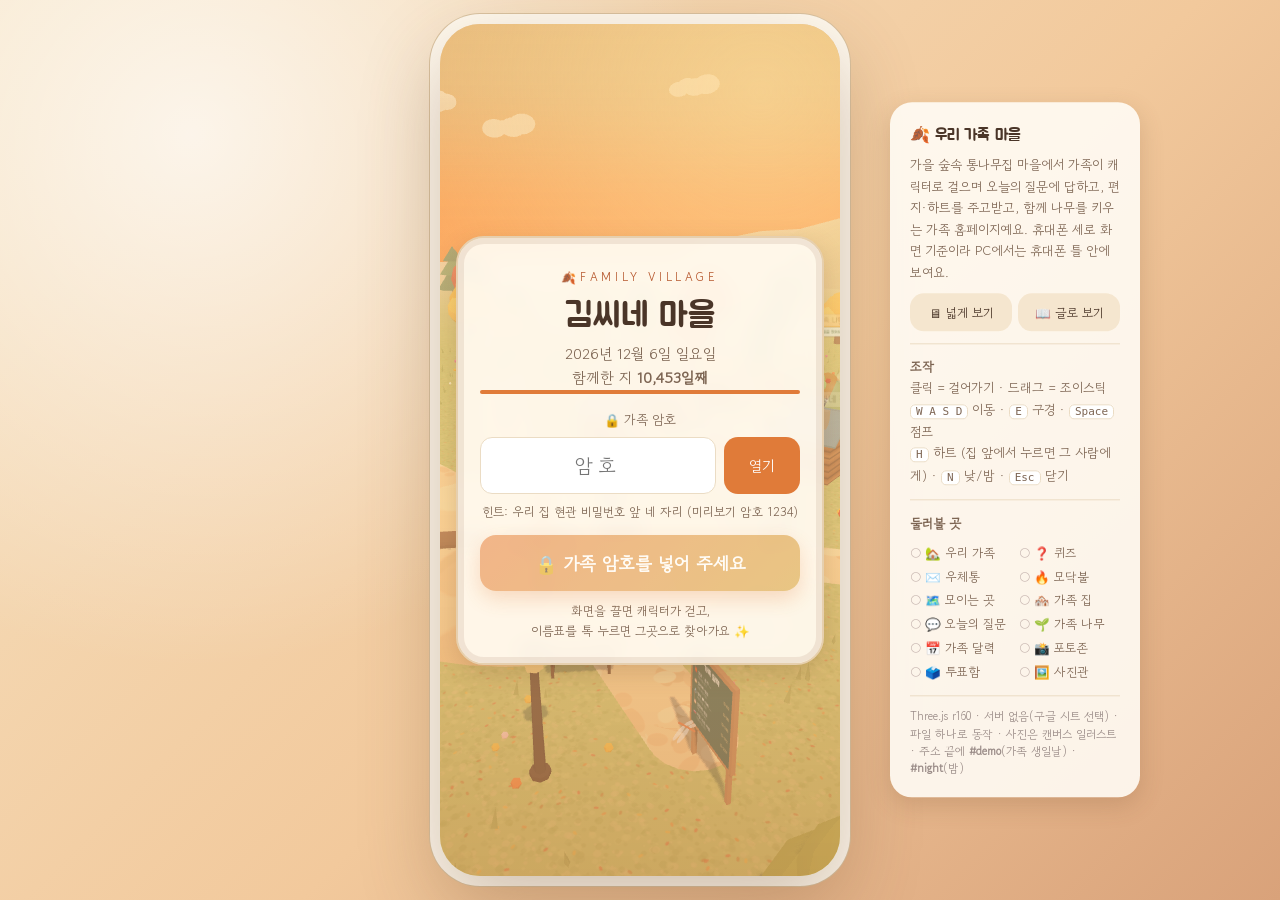
==== index.html @ 3ec2a3a5 "가족 마을 1차: 가을 숲속 통나무집 마을 + 가족 기능 25개 결혼마을(SnUtah/MarriageVillage)의 3D 뼈대를 가족용으로 바꾼 템플릿. - 가족 암호 → 나는 " ====
<!doctype html>
<html lang="ko">
<head>
<meta charset="utf-8" />
<meta name="viewport" content="width=device-width, initial-scale=1, maximum-scale=1, user-scalable=no, viewport-fit=cover, interactive-widget=resizes-content" />
<meta name="theme-color" content="#F3DEC0" />
<meta name="format-detection" content="telephone=no" />
<!-- 가족끼리 쓰는 곳이라 검색 엔진에 나오지 않게 -->
<meta name="robots" content="noindex, nofollow" />
<title>김씨네 마을</title>
<meta name="description" content="우리 가족만의 작은 마을에 놀러 와요" />
<!-- 카카오톡·문자로 링크를 보낼 때 보이는 미리보기 -->
<meta property="og:type" content="website" />
<meta property="og:title" content="김씨네 마을 🏡" />
<meta property="og:description" content="가을 숲속 우리 가족 마을 🍂 오늘의 질문에 답하고, 하트를 보내고, 가족 나무에 물을 줘요" />
<!-- 카톡·인스타 링크 미리보기 사진 (인터넷에 올린 주소로 바꿔주세요) -->
<meta property="og:url" content="https://familyvillage.vercel.app/" />
<meta property="og:image" content="https://familyvillage.vercel.app/og.jpg" />
<meta property="og:image:width" content="1200" />
<meta property="og:image:height" content="630" />
<meta name="twitter:card" content="summary_large_image" />
<link rel="icon" href="data:image/svg+xml,<svg xmlns='http://www.w3.org/2000/svg' viewBox='0 0 100 100'><text y='.9em' font-size='90'>🍂</text></svg>" />
<link rel="preconnect" href="https://fonts.googleapis.com" />
<link rel="preconnect" href="https://fonts.gstatic.com" crossorigin />
<link href="https://fonts.googleapis.com/css2?family=Jua&family=Gaegu:wght@400;700&family=Gowun+Dodum&display=swap" rel="stylesheet" />
<link rel="stylesheet" href="css/style.css" />
</head>
<body>
<div id="phone">
  <div id="app"></div>

  <!-- 📖 글로 보기: 3D 없이 한 페이지로 보는 가족 마을 (내용은 textview.js가 채움) -->
  <div id="textview" role="document" aria-label="글로 보기"></div>

  <!-- 시작 화면 (뒤로 마을이 천천히 돌아가며 보여요): 🔒 가족 암호 → 🙋 나는 누구 → 입장 -->
  <section id="intro">
    <div class="intro-card">
      <div class="intro-eyebrow">FAMILY VILLAGE</div>
      <div class="intro-names" id="i-title"></div>
      <div class="intro-date" id="i-sub"></div>
      <div><span class="demo-badge" id="demo-badge" hidden>데모 시계</span></div>
      <div class="today" id="today" hidden><div class="t-now"></div></div>
      <div class="loadbar"><i id="loadbar"></i></div>
      <form class="lock" id="lock" autocomplete="off" hidden>
        <div class="intro-label">🔒 가족 암호</div>
        <div class="lock-row">
          <input class="field" id="lock-in" type="password" inputmode="numeric" maxlength="20" placeholder="암호" aria-label="가족 암호" />
          <button class="btn pink" id="lock-btn" type="submit">열기</button>
        </div>
        <p class="muted lock-hint" id="lock-hint"></p>
      </form>
      <div id="who" hidden>
        <div class="intro-label">🙋 누구세요?</div>
        <div id="who-grid"></div>
      </div>
      <div class="char-line" id="me-line" hidden>
        <div id="me-avatar"></div>
        <div class="char-text"><b id="me-name"></b><span id="me-sub"></span></div>
        <button class="btn-reroll" id="btn-change" type="button">바꾸기</button>
      </div>
      <button class="btn-primary" id="btn-enter" disabled>마을 준비 중…</button>
      <div class="btn-row">
        <button class="btn-ghost" id="btn-tour-start">🚶 자동 투어로 둘러보기</button>
        <button class="btn-ghost" id="btn-text">📖 글로 보기</button>
      </div>
      <div class="intro-help" id="intro-help">화면을 끌면 캐릭터가 걷고,<br />이름표를 톡 누르면 그곳으로 찾아가요 ✨</div>
    </div>
  </section>

  <!-- 상단 -->
  <div class="hud-top">
    <div class="pill names-pill"><b id="h-names"></b><span class="dd" id="h-dday"></span></div>
    <button class="pill exit-pill" id="btn-exit">🚪 밖으로 나가기</button>
    <button class="pill tour-pill" id="btn-tour">🚶 투어 중 · 멈추기</button>
    <div class="spacer"></div>
    <button class="pill text-pill" id="btn-text-hud">📖 글로 보기</button>
    <button class="icon-btn" id="btn-menu" aria-label="바로가기">☰</button>
  </div>
  <!-- ☰ 아래 세로로: 소리 · 기념사진 -->
  <div class="hud-side">
    <button class="icon-btn" id="btn-sound" aria-label="소리 켜기/끄기" hidden>🔇</button>
    <button class="icon-btn" id="btn-shot" aria-label="사진 찍기">📷</button>
  </div>
  <nav id="museum-bar" aria-label="사진관 테마"></nav>

  <!-- 조작 -->
  <div id="joy"><div class="knob"></div><span class="hint">화면을 끌어서 걸어요</span></div>
  <div class="actions">
    <div class="row">
      <button class="round" id="btn-heart" aria-label="하트">💗</button>
      <button class="round" id="btn-jump" aria-label="점프">⤴</button>
    </div>
    <button id="btn-action"><span class="em">👋</span><span class="lb">인사하기</span></button>
  </div>

  <div id="toast" role="status" aria-live="polite"></div>
  <div id="count" aria-hidden="true"></div>
  <div id="fade"></div>

  <!-- 팝업 -->
  <div id="modal">
    <div class="backdrop"></div>
    <div class="sheet" role="dialog" aria-modal="true" aria-labelledby="modal-title">
      <div class="sheet-top">
        <div class="grab"></div>
        <div class="sheet-head">
          <h2 id="modal-title"></h2>
          <button class="fs fs-toggle" id="modal-fs" type="button" aria-label="글자 크게">가+</button>
          <button class="close" id="modal-close" aria-label="닫기">✕</button>
        </div>
      </div>
      <div class="sheet-body" id="modal-body"></div>
    </div>
  </div>

  <!-- 사진 크게 보기 -->
  <div id="lightbox" role="dialog" aria-label="사진 크게 보기">
    <button class="lb-close" aria-label="닫기">✕</button>
    <button class="lb-nav prev" aria-label="이전">‹</button>
    <img alt="" />
    <div class="cap"></div>
    <button class="lb-nav next" aria-label="다음">›</button>
    <div class="lb-help">두 번 탭해서 확대 · 옆으로 넘기기 · 아래로 내려 닫기</div>
  </div>

  <audio id="bgm" loop preload="none"></audio>
</div>

<!-- 휴대폰을 가로로 들었을 때 -->
<div id="rotate"><div class="ph">📱</div><b>휴대폰을 세로로 돌려주세요</b><span class="muted">세로 화면에 맞춰 만들었어요</span></div>

<!-- PC에서만 보이는 소개 패널 -->
<aside id="desk">
  <h3>🍂 우리 가족 마을</h3>
  <p>가을 숲속 통나무집 마을에서 가족이 캐릭터로 걸으며 오늘의 질문에 답하고, 편지·하트를 주고받고, 함께 나무를 키우는 가족 홈페이지예요. 휴대폰 세로 화면 기준이라 PC에서는 휴대폰 틀 안에 보여요.</p>
  <div class="desk-btns">
    <button class="btn" id="btn-wide" type="button">🖥 넓게 보기</button>
    <button class="btn" id="btn-desk-text" type="button">📖 글로 보기</button>
  </div>
  <hr />
  <b>조작</b><br />
  클릭 = 걸어가기 · 드래그 = 조이스틱<br />
  <kbd>W A S D</kbd> 이동 · <kbd>E</kbd> 구경 · <kbd>Space</kbd> 점프<br />
  <kbd>H</kbd> 하트 (집 앞에서 누르면 그 사람에게) · <kbd>N</kbd> 낮/밤 · <kbd>Esc</kbd> 닫기
  <hr />
  <b>둘러볼 곳</b> <span id="visit-count" class="muted"></span>
  <ul class="visits" id="visits">
    <li data-id="family">🏡 우리 가족</li>
    <li data-id="mailbox">✉️ 우체통</li>
    <li data-id="directions">🗺️ 모이는 곳</li>
    <li data-id="question">💬 오늘의 질문</li>
    <li data-id="calendar">📅 가족 달력</li>
    <li data-id="poll">🗳️ 투표함</li>
    <li data-id="quiz">❓ 퀴즈</li>
    <li data-id="campfire">🔥 모닥불</li>
    <li data-id="house">🏘️ 가족 집</li>
    <li data-id="tree">🌱 가족 나무</li>
    <li data-id="photozone">📸 포토존</li>
    <li data-id="museum">🖼️ 사진관</li>
  </ul>
  <hr />
  <small>Three.js r160 · 서버 없음(구글 시트 선택) · 파일 하나로 동작 · 사진은 캔버스 일러스트 · 주소 끝에 <b>#demo</b>(가족 생일날) · <b>#night</b>(밤)</small>
</aside>

<script src="config.js"></script>
<!-- 모든 코드를 한 파일로 묶은 것 (원본은 src 폴더). 파일을 더블클릭해서 열어도 동작해요 -->
<script src="js/app.js"></script>
</body>
</html>
---- css/style.css ----
/* =========================================================
   📱 모바일 우선 스타일
   - 휴대폰: 화면 전체를 사용
   - PC: 가운데에 휴대폰 크기 화면으로 보기 (소개 패널 · 넓게 보기)
   ========================================================= */
:root {
  /* 가을 숲속 고향 마을: 감 · 단풍 · 은행 · 통나무 · 크라프트지 */
  --cream: #FBF1E1;
  --paper: #FFF9EE;
  --peach: #F6CFA0;
  --blush: #F2B27A;
  --rose: #E07B39;
  --rose-deep: #B5552B;
  --gold: #E2A93B;
  --sage: #93A86A;
  --sky: #8BB8C9;
  --ink: #4A3528;
  --ink-soft: #7D6553;
  --line: #EBDCC4;
  --wood: #8F6243;
  --shadow: 0 8px 24px rgba(110, 70, 40, .2);
  --safe-t: env(safe-area-inset-top, 0px);
  --safe-b: env(safe-area-inset-bottom, 0px);
  --safe-l: env(safe-area-inset-left, 0px);
  --safe-r: env(safe-area-inset-right, 0px);
}
* { box-sizing: border-box; -webkit-tap-highlight-color: transparent; }
[hidden] { display: none !important; }
html, body {
  margin: 0; height: 100%; overflow: hidden; background: #F3DEC0;
  font-family: 'Gowun Dodum', 'Apple SD Gothic Neo', 'Malgun Gothic', sans-serif;
  color: var(--ink); overscroll-behavior: none; touch-action: none;
  -webkit-user-select: none; user-select: none; -webkit-touch-callout: none; -webkit-text-size-adjust: 100%;
}
button { font-family: inherit; color: inherit; cursor: pointer; border: 0; background: none; padding: 0; touch-action: manipulation; }
a { touch-action: manipulation; }
.serif { font-family: 'Jua', 'Gowun Dodum', sans-serif; font-weight: 400; }
:focus-visible { outline: 3px solid var(--rose); outline-offset: 2px; }

/* 휴대폰 화면 틀: 안쪽의 fixed 요소들은 모두 이 틀 기준으로 배치됩니다 */
#phone { position: fixed; inset: 0; overflow: hidden; transform: translateZ(0); background: #F3DEC0; }
#app { position: absolute; inset: 0; }
#app canvas { display: block; width: 100%; height: 100%; touch-action: none; }

/* ---------- PC에서는 휴대폰 크기로 미리보기 ---------- */
#desk { display: none; }
@media (min-width: 700px) and (hover: hover) and (pointer: fine) {
  body {
    background:
      radial-gradient(circle at 15% 15%, rgba(255,255,255,.7), transparent 40%),
      linear-gradient(135deg, #F6E3C3, #F2C99C 55%, #D9A27A);
  }
  #phone {
    inset: 0; margin: auto; width: 400px; height: min(860px, calc(100vh - 48px)); border-radius: 40px;
    box-shadow: 0 30px 80px rgba(110, 70, 40, .32), 0 0 0 10px #FFF9EE, 0 0 0 11px #D9C2A0;
  }
}
@media (min-width: 1060px) and (hover: hover) and (pointer: fine) {
  #desk {
    display: block; position: fixed; top: 50%; left: calc(50% + 250px); transform: translateY(-50%); width: 250px;
    background: rgba(255,253,248,.88); border-radius: 22px; padding: 20px; box-shadow: var(--shadow);
    font-size: 13px; line-height: 1.65; color: var(--ink-soft); -webkit-user-select: text; user-select: text;
  }
  #desk h3 { margin: 0 0 6px; font-size: 16px; color: var(--ink); font-family: 'Jua', 'Gowun Dodum', sans-serif; font-weight: 400; }
  #desk kbd { background: #fff; border: 1px solid var(--line); border-radius: 5px; padding: 0 5px; font-size: 11px; }
  #desk hr { border: 0; border-top: 1px solid var(--line); margin: 12px 0; }
}

/* ---------- 가로 화면 안내 ---------- */
#rotate {
  display: none; position: fixed; inset: 0; z-index: 200; flex-direction: column; align-items: center; justify-content: center;
  gap: 10px; text-align: center; background: linear-gradient(180deg, #F6D7A8, #F3DEC0); font-size: 16px;
}
#rotate .ph { font-size: 54px; animation: tilt 2.2s ease-in-out infinite; }
@keyframes tilt { 0%, 100% { transform: rotate(-90deg); } 50% { transform: rotate(0); } }
/* 키보드가 올라와 화면이 낮아진 경우(비율 4:3 미만)는 가로로 치지 않음 */
@media (orientation: landscape) and (max-height: 520px) and (min-aspect-ratio: 4/3) and (pointer: coarse) { #rotate { display: flex; } }

/* ---------- 시작 화면 ---------- */
#intro {
  position: fixed; inset: 0; z-index: 50; display: flex; align-items: center; justify-content: center;
  background:
    radial-gradient(circle at 80% 8%, rgba(255,226,160,.55), transparent 45%),
    linear-gradient(180deg, rgba(246,215,168,.25) 0%, rgba(240,200,150,.4) 60%, rgba(200,140,90,.5) 100%);
  padding: calc(20px + var(--safe-t)) 16px calc(20px + var(--safe-b)); overflow-y: auto; touch-action: pan-y;
  transition: opacity .8s ease, visibility .8s;
}
#intro.hide { opacity: 0; visibility: hidden; }
.intro-card {
  width: 100%; max-width: 380px; background: rgba(255,249,238,.95); backdrop-filter: blur(8px); -webkit-backdrop-filter: blur(8px);
  border-radius: 28px; box-shadow: var(--shadow), inset 0 0 0 6px rgba(143,98,67,.12); padding: 30px 22px 22px; text-align: center; border: 2px solid #E6CFAE;
}
.intro-eyebrow { letter-spacing: .3em; font-size: 12px; color: var(--rose-deep); margin-bottom: 10px; }
.intro-eyebrow::before { content: '🍂 '; letter-spacing: 0; }
.intro-names { font-family: 'Jua', 'Gowun Dodum', sans-serif; font-weight: 400; font-size: 34px; margin: 4px 0; white-space: nowrap; }
.intro-names .heart { color: var(--rose); font-size: 21px; margin: 0 8px; vertical-align: 3px; }
.intro-date { color: var(--ink-soft); font-size: 15px; line-height: 1.6; }
.intro-dday { display: inline-block; margin: 14px 0 18px; padding: 6px 14px; border-radius: 999px; background: var(--rose); color: #fff; font-weight: 700; letter-spacing: .05em; }
.intro-label { font-size: 13px; color: var(--ink-soft); margin: 4px 0 8px; }
.btn-primary {
  width: 100%; min-height: 56px; padding: 14px; border-radius: 16px; font-size: 18px; font-weight: 700; color: #fff;
  background: linear-gradient(135deg, #E9894A, #D9A441); box-shadow: 0 8px 20px rgba(224,123,57,.4); transition: transform .15s;
}
.btn-primary:active { transform: scale(.97); }
.btn-primary:disabled { opacity: .6; }
.btn-ghost { margin-top: 10px; font-size: 14px; color: var(--ink-soft); text-decoration: underline; padding: 10px; }
.intro-help { font-size: 12.5px; color: var(--ink-soft); margin-top: 10px; line-height: 1.6; }
.loadbar { height: 4px; background: var(--line); border-radius: 4px; overflow: hidden; margin: 0 0 16px; }
.loadbar i { display: block; height: 100%; width: 0; background: var(--rose); transition: width .3s; }

/* 🎲 내 캐릭터 (무작위) */
.char-line { display: flex; align-items: center; justify-content: center; gap: 12px; margin: 0 0 18px; background: #F8EBD6; border-radius: 16px; padding: 10px 12px; }
.avatar { position: relative; flex: none; width: 46px; height: 66px; --skin: #FFE0C7; --outfit: #8FB8DE; --hair: #5A3A2A; animation: bob 2.4s ease-in-out infinite; }
.avatar i { position: absolute; left: 50%; display: block; }
.avatar .hd { top: 4px; width: 30px; height: 30px; margin-left: -15px; border-radius: 50%; background: var(--skin); z-index: 2; }
.avatar .hd::before { content: ''; position: absolute; left: -2px; right: -2px; top: -3px; height: 17px; border-radius: 17px 17px 5px 7px; background: var(--hair); }
.avatar .hd::after { content: ''; position: absolute; left: 8px; top: 15px; width: 4px; height: 5px; border-radius: 50%; background: #2B2220; box-shadow: 10px 0 0 #2B2220; }
.avatar .bd { top: 31px; width: 28px; height: 25px; margin-left: -14px; border-radius: 12px 12px 8px 8px; background: var(--outfit); z-index: 1; }
.avatar .lg { top: 54px; width: 22px; height: 10px; margin-left: -11px; border-radius: 0 0 6px 6px; background: #6B5B53; }
.avatar.long::before { content: ''; position: absolute; left: 50%; top: 8px; width: 38px; height: 40px; margin-left: -19px; border-radius: 18px 18px 12px 12px; background: var(--hair); }
.avatar.pop { animation: pop .45s ease; }
@keyframes bob { 0%, 100% { transform: translateY(0); } 50% { transform: translateY(-3px); } }
@keyframes pop { 0% { transform: scale(.5) rotate(-12deg); } 60% { transform: scale(1.18); } 100% { transform: scale(1); } }
.char-text { flex: 1; text-align: left; font-size: 12.5px; color: var(--ink-soft); line-height: 1.5; word-break: keep-all; }
.char-text b { display: block; color: var(--ink); font-size: 14px; }
.btn-reroll { flex: none; font-size: 13px; min-height: 36px; padding: 6px 12px; border-radius: 999px; background: #fff; border: 1px solid var(--line); }
.btn-reroll:active { transform: scale(.95); }

/* ---------- 상단 ---------- */
.hud-top {
  position: fixed; z-index: 10; top: calc(10px + var(--safe-t)); left: calc(12px + var(--safe-l)); right: calc(12px + var(--safe-r));
  display: flex; align-items: center; gap: 8px; pointer-events: none;
}
.pill {
  pointer-events: auto; background: rgba(255,249,238,.94); border-radius: 999px; box-shadow: var(--shadow);
  padding: 9px 14px; font-size: 14px; display: flex; align-items: center; gap: 6px; white-space: nowrap; min-width: 0;
}
.pill b { font-family: 'Jua', 'Gowun Dodum', sans-serif; font-weight: 400; overflow: hidden; text-overflow: ellipsis; }
.pill .dd { color: var(--rose); font-weight: 700; font-size: 12px; }
.hud-top .spacer { flex: 1; }
/* 📖 글로 보기 (☰ 옆) */
.text-pill { min-height: 44px; font-weight: 700; font-size: 14px; }
.text-pill:active { transform: scale(.95); }
/* ☰ 아래 세로 버튼 (소리 · 기념사진) */
.hud-side {
  position: fixed; z-index: 10; right: calc(12px + var(--safe-r)); top: calc(62px + var(--safe-t));
  display: flex; flex-direction: column; gap: 8px; align-items: flex-end;
}
body.in-museum .hud-side { top: calc(116px + var(--safe-t)); }
body:not(.playing) .hud-side, body.reading .hud-side { display: none; }
/* 사진관 안에서는 이름표 대신 '밖으로 나가기' 버튼 */
.exit-pill { display: none; min-height: 44px; font-size: 15px; font-weight: 700; color: #fff; background: var(--rose); }
.exit-pill:active { transform: scale(.95); }
body.in-museum .exit-pill { display: flex; }
body.in-museum .names-pill { display: none; }
.icon-btn {
  pointer-events: auto; flex: none; width: 44px; height: 44px; border-radius: 50%; background: rgba(255,249,238,.95);
  box-shadow: var(--shadow); font-size: 19px; display: grid; place-items: center;
}
.icon-btn:active, .round:active { transform: scale(.92); }

/* 사진관 테마 바 */
#museum-bar {
  position: fixed; z-index: 10; top: calc(62px + var(--safe-t)); left: 0; right: 0; display: none;
  gap: 8px; overflow-x: auto; padding: 4px 12px 8px; scrollbar-width: none; touch-action: pan-x;
}
#museum-bar::-webkit-scrollbar { display: none; }
body.in-museum #museum-bar { display: flex; }
.chip {
  flex: none; min-height: 44px; padding: 9px 14px; border-radius: 999px; background: rgba(255,253,248,.95); font-size: 14px;
  box-shadow: 0 4px 12px rgba(0,0,0,.1); border: 2px solid transparent;
}
.chip.on { border-color: var(--rose); color: var(--rose-deep); font-weight: 700; }
.chip.accent { background: var(--rose); color: #fff; }

/* ---------- 조이스틱 (화면 어디든 끌면 그 자리에 나타남) ---------- */
#joy {
  position: absolute; z-index: 9; width: 116px; height: 116px; margin: -58px 0 0 -58px; border-radius: 50%;
  left: calc(80px + var(--safe-l)); top: calc(100% - 100px - var(--safe-b));
  background: radial-gradient(circle, rgba(255,255,255,.4), rgba(255,255,255,.14)); border: 2px solid rgba(255,255,255,.75);
  box-shadow: 0 6px 20px rgba(120,80,60,.15); pointer-events: none; opacity: .6; transition: left .3s, top .3s, opacity .3s;
}
#joy.active { opacity: 1; transition: opacity .12s; }
#joy .knob {
  position: absolute; left: 50%; top: 50%; width: 54px; height: 54px; margin: -27px 0 0 -27px; border-radius: 50%;
  background: linear-gradient(145deg, #fff, #F6D9B5); box-shadow: 0 4px 12px rgba(110,70,40,.3);
}
#joy .hint {
  position: absolute; left: 50%; bottom: calc(100% + 8px); transform: translateX(-50%); white-space: nowrap;
  font-size: 12px; color: #fff; background: rgba(74,59,56,.55); padding: 4px 10px; border-radius: 999px;
}
body.moved #joy .hint { display: none; }

/* ---------- 오른쪽 버튼 ---------- */
.actions {
  position: fixed; z-index: 10; right: calc(16px + var(--safe-r)); bottom: calc(24px + var(--safe-b));
  display: flex; flex-direction: column; align-items: flex-end; gap: 12px;
}
.actions .row { display: flex; gap: 10px; }
.round { width: 52px; height: 52px; border-radius: 50%; background: rgba(255,253,248,.94); box-shadow: var(--shadow); font-size: 21px; display: grid; place-items: center; }
#btn-action {
  min-width: 84px; height: 84px; border-radius: 42px; padding: 0 18px; color: #fff; font-size: 15px; font-weight: 700;
  background: linear-gradient(135deg, #E9894A, #D9A441); box-shadow: 0 8px 22px rgba(224,123,57,.45);
  display: flex; align-items: center; justify-content: center; gap: 6px; line-height: 1.2; max-width: 200px;
  transform: scale(.85); opacity: .45; transition: transform .2s, opacity .2s;
}
#btn-action.ready { transform: scale(1); opacity: 1; animation: pulse 1.6s ease-in-out infinite; }
#btn-action .em { font-size: 24px; }
@keyframes pulse { 0%, 100% { box-shadow: 0 8px 22px rgba(224,123,57,.45); } 50% { box-shadow: 0 8px 34px rgba(224,123,57,.85); } }

/* ---------- 알림 / 화면 전환 ---------- */
#toast {
  position: fixed; z-index: 40; left: 50%; top: calc(118px + var(--safe-t)); transform: translate(-50%, -10px);
  background: rgba(74,59,56,.88); color: #fff; padding: 11px 18px; border-radius: 18px; font-size: 14px; line-height: 1.5;
  opacity: 0; transition: .35s; pointer-events: none; width: max-content; max-width: calc(100% - 40px); text-align: center;
}
#toast.show { opacity: 1; transform: translate(-50%, 0); }
#fade { position: fixed; inset: 0; z-index: 45; background: #FBF1E1; opacity: 0; pointer-events: none; transition: opacity .45s; }
#fade.on { opacity: 1; }

/* ---------- 아래에서 올라오는 팝업 ---------- */
#modal { position: fixed; inset: 0; z-index: 30; display: none; }
#modal.open { display: block; }
#modal .backdrop { position: absolute; inset: 0; background: rgba(74,59,56,.38); animation: fadeIn .25s; transition: opacity .22s; }
#modal .sheet {
  position: absolute; left: 0; right: 0; bottom: var(--kb, 0px); max-height: calc(90% - var(--kb, 0px));
  background: var(--paper); border-radius: 26px 26px 0 0; box-shadow: 0 -10px 40px rgba(0,0,0,.15);
  display: flex; flex-direction: column; padding-bottom: var(--safe-b);
  animation: slideUp .38s cubic-bezier(.2,.9,.3,1.03); transition: transform .25s ease;
}
#modal.closing .backdrop { opacity: 0; }
#modal.closing .sheet { transform: translateY(105%) !important; transition: transform .22s ease-in; }
.sheet-top { flex: none; touch-action: none; cursor: grab; }
.grab { width: 42px; height: 5px; border-radius: 3px; background: #E6D5C6; margin: 9px auto 0; }
.sheet-head { display: flex; align-items: center; padding: 8px 16px 8px 20px; }
.sheet-head h2 { margin: 0; font-family: 'Jua', 'Gowun Dodum', sans-serif; font-weight: 400; font-size: 20px; flex: 1; }
.sheet-head .close { width: 44px; height: 44px; border-radius: 50%; background: #F2E4CE; font-size: 17px; }
.sheet-head .fs { width: 44px; height: 44px; border-radius: 50%; background: #F2E4CE; font-size: 13px; font-weight: 700; margin-right: 6px; }
.sheet-body {
  overflow-y: auto; padding: 4px 20px 26px; touch-action: pan-y; overscroll-behavior: contain;
  -webkit-overflow-scrolling: touch; -webkit-user-select: text; user-select: text;
}
@keyframes slideUp { from { transform: translateY(100%); } }
@keyframes fadeIn { from { opacity: 0; } }

/* 팝업 안 공통 */
.card { background: #FFFCF6; border: 1px solid var(--line); border-radius: 16px; padding: 16px; margin: 12px 0; }
.muted { color: var(--ink-soft); font-size: 14px; }
.center { text-align: center; }
.btns { display: flex; gap: 8px; flex-wrap: wrap; margin-top: 12px; }
.btn {
  flex: 1; min-width: 110px; min-height: 48px; padding: 12px 10px; border-radius: 14px; background: #F5E6CF; font-size: 15px;
  text-align: center; text-decoration: none; color: var(--ink); display: inline-flex; align-items: center; justify-content: center; gap: 6px;
}
.btn:active { filter: brightness(.95); }
.btn:disabled { opacity: .4; cursor: default; }
.btn.pink { background: var(--rose); color: #fff; }
.btn.small { flex: none; min-width: 0; min-height: 44px; padding: 10px 14px; font-size: 14px; }
.divider { height: 1px; background: var(--line); margin: 18px 0; }
.ornament { text-align: center; color: var(--gold); letter-spacing: .5em; margin: 8px 0; }

/* 청첩장 */
.inv-hero { text-align: center; padding: 20px 8px 12px; background: linear-gradient(180deg, #F8E6CA, #FFF9EE); border-radius: 18px; }
.inv-hero .en { letter-spacing: .35em; font-size: 12px; color: var(--rose); }
.inv-hero .names { font-family: 'Jua', 'Gowun Dodum', sans-serif; font-weight: 400; font-size: 26px; margin: 12px 0 6px; }
.inv-greet { white-space: pre-line; line-height: 1.9; text-align: center; font-family: 'Gaegu', 'Gowun Dodum', sans-serif; font-size: 19px; }
.parents { text-align: center; line-height: 2; font-size: 15px; }
.parents b { font-size: 17px; font-family: 'Jua', 'Gowun Dodum', sans-serif; font-weight: 400; }
.cal { width: 100%; border-collapse: collapse; text-align: center; font-size: 14px; table-layout: fixed; }
.cal th { font-weight: 400; color: var(--ink-soft); padding: 6px 0; font-size: 12px; }
.cal td { padding: 7px 0; }
.cal td.sun, .cal th.sun { color: var(--rose); }
.cal td.day span { display: inline-grid; place-items: center; width: 32px; height: 32px; border-radius: 50%; background: var(--rose); color: #fff; font-weight: 700; }
.countdown { display: flex; justify-content: center; gap: 8px; margin-top: 12px; }
.countdown div { background: #FFF1E8; border-radius: 12px; padding: 8px 6px; flex: 1; max-width: 70px; text-align: center; }
.countdown b { display: block; font-size: 20px; color: var(--rose-deep); }
.countdown small { font-size: 11px; color: var(--ink-soft); }

/* 계좌 */
details.acc { background: #fff; border: 1px solid var(--line); border-radius: 16px; margin: 10px 0; overflow: hidden; }
details.acc summary { padding: 17px 16px; font-weight: 700; list-style: none; display: flex; justify-content: space-between; cursor: pointer; }
details.acc summary::-webkit-details-marker { display: none; }
details.acc summary::after { content: '▾'; color: var(--ink-soft); transition: transform .2s; }
details.acc[open] summary::after { transform: rotate(180deg); }
.acc-row { display: flex; align-items: center; gap: 8px; padding: 12px 16px; border-top: 1px dashed var(--line); }
.acc-row[data-copy] { cursor: pointer; }
.acc-row[data-copy]:active { background: #FFF6EE; }
.acc-row .info { flex: 1; font-size: 14px; line-height: 1.5; min-width: 0; }
.acc-row .info small { color: var(--ink-soft); }

/* ---------- ✉️ 편지함: 쓰기 ---------- */
.field { width: 100%; padding: 13px 14px; border-radius: 12px; border: 1px solid var(--line); background: #fff; font: inherit; font-size: 16px; color: var(--ink); margin-top: 8px; -webkit-user-select: text; user-select: text; }
textarea.field { min-height: 110px; resize: none; }
.seg { display: flex; background: #F2E4CE; border-radius: 12px; padding: 4px; margin-top: 8px; }
.seg button { flex: 1; min-height: 44px; border-radius: 9px; font-size: 14px; }
.seg button.on { background: #fff; box-shadow: 0 2px 6px rgba(0,0,0,.08); font-weight: 700; color: var(--rose-deep); }

/* ---------- ✉️ 편지함: 봉투 목록 ---------- */
.env-head { display: flex; align-items: baseline; justify-content: space-between; margin: 4px 0 4px; }
.l-status { font-size: 12.5px; margin: 0 0 10px; }
.linklike { background: none; border: 0; padding: 0; font: inherit; color: var(--rose-deep); text-decoration: underline; cursor: pointer; min-height: 0; }
.env.pending { opacity: .75; border-style: dashed; }
.env-grid { display: grid; grid-template-columns: 1fr 1fr; gap: 10px; }
.env {
  position: relative; display: block; width: 100%; text-align: left; min-height: 98px; padding: 40px 12px 12px; overflow: hidden;
  background: #FFF8EE; border: 1px solid #EEDCC6; border-radius: 12px; transition: transform .15s;
}
.env { --c: #F4B8C0; background: color-mix(in srgb, var(--c) 14%, #FFFDF8); border-color: color-mix(in srgb, var(--c) 40%, #FFFDF8); }
.env.locked { background: #F3EEE8; border-color: #E2D6CA; }
.env.locked .flap { background: #CBBFB2 !important; }
.env.unread::after { content: ''; position: absolute; right: 8px; top: 40px; width: 10px; height: 10px; border-radius: 50%; background: #E4605A; box-shadow: 0 0 0 3px #fff; }
.env.mine { box-shadow: inset 0 0 0 2px var(--gold); }
.env:active { transform: scale(.97); }
.env .flap {
  position: absolute; left: 0; right: 0; top: 0; height: 34px; background: #E9D8C4;
  clip-path: polygon(0 0, 100% 0, 50% 100%); transform-origin: top; transition: transform .3s ease;
}
.env .flap { background: var(--c); }
.env.open .flap { transform: rotateX(180deg); opacity: .5; }
.env::before { content: ''; position: absolute; left: 0; right: 0; top: 0; height: 34px; background: linear-gradient(180deg, rgba(0,0,0,.05), transparent); }
.env .seal { position: absolute; left: 50%; top: 22px; transform: translateX(-50%); font-size: 16px; line-height: 1; filter: drop-shadow(0 1px 1px rgba(0,0,0,.15)); }
.env-name { display: block; font-family: 'Jua', 'Gowun Dodum', sans-serif; font-weight: 400; font-size: 14.5px; line-height: 1.3; word-break: keep-all; }
.env-meta { display: block; color: var(--ink-soft); font-size: 11.5px; margin-top: 3px; }

/* ---------- 📜 편지지 ---------- */
.paper {
  position: relative; background: #FFFDF6; border: 1px solid #EFE2D0; border-radius: 6px; padding: 22px 20px 18px; margin-top: 6px;
  box-shadow: 0 10px 30px rgba(120,80,60,.12);
  background-image: repeating-linear-gradient(transparent 0 31px, #EAD9BF 31px 32px); background-position: 0 60px;
  touch-action: pan-y;
}
.paper::before { content: ''; position: absolute; left: 16px; right: 16px; top: 0; height: 4px; border-radius: 0 0 4px 4px; background: linear-gradient(90deg, var(--blush), var(--gold)); }
.paper { --c: #F4B8C0; }
.paper::before { background: linear-gradient(90deg, var(--c), color-mix(in srgb, var(--c) 60%, #8F6243)) !important; }
.paper-top { display: flex; justify-content: space-between; align-items: center; font-size: 13px; color: var(--ink-soft); margin-bottom: 10px; }
.paper-stamp { font-size: 22px; }
.paper-msg { font-family: 'Gaegu', 'Gowun Dodum', sans-serif; font-size: 20px; line-height: 32px; white-space: pre-wrap; word-break: break-word; margin: 0; min-height: 96px; }
.paper-from { text-align: right; margin-top: 14px; font-size: 14px; }
.paper-from b { font-family: 'Jua', 'Gowun Dodum', sans-serif; font-weight: 400; }
.paper-from small { display: block; color: var(--ink-soft); font-size: 12px; margin-top: 2px; }
.paper-nav { display: flex; justify-content: space-between; align-items: center; margin-top: 12px; }
.paper-nav .btn { flex: none; }

/* 식순 */
.timeline { position: relative; margin: 10px 0 0 8px; padding-left: 22px; border-left: 2px dashed var(--blush); }
.tl-item { position: relative; padding: 4px 0 18px; }
.tl-item::before { content: ''; position: absolute; left: -30px; top: 8px; width: 14px; height: 14px; border-radius: 50%; background: #fff; border: 3px solid var(--blush); }
.tl-item.now::before { background: var(--rose); border-color: var(--rose); box-shadow: 0 0 0 6px rgba(232,138,152,.25); }
.tl-item .t { font-weight: 700; color: var(--rose-deep); }
.tl-item .d { color: var(--ink-soft); font-size: 13px; }

/* 퀴즈 */
.quiz-q { font-family: 'Jua', 'Gowun Dodum', sans-serif; font-weight: 400; font-size: 19px; text-align: center; margin: 14px 0 18px; line-height: 1.5; }
.quiz-opt { display: block; width: 100%; text-align: left; padding: 16px; margin: 8px 0; border-radius: 14px; background: #fff; border: 2px solid var(--line); font-size: 16px; }
.quiz-opt.right { border-color: var(--sage); background: #EEF7E9; }
.quiz-opt.wrong { border-color: var(--rose); background: #FDEDEF; }
.progress-dots { display: flex; justify-content: center; gap: 6px; }
.progress-dots i { width: 8px; height: 8px; border-radius: 50%; background: var(--line); }
.progress-dots i.on { background: var(--rose); }

/* 바로가기 메뉴 */
.menu-grid { display: grid; grid-template-columns: repeat(3, 1fr); gap: 10px; margin-top: 10px; }
.menu-item { background: #fff; border: 1px solid var(--line); border-radius: 16px; padding: 16px 4px; font-size: 13px; display: flex; flex-direction: column; align-items: center; gap: 6px; line-height: 1.3; }
.menu-item .e { font-size: 28px; }
.menu-item:active { background: #F8E6CA; }

/* 앨범 */
.album-theme h3 { font-family: 'Jua', 'Gowun Dodum', sans-serif; font-weight: 400; margin: 18px 0 4px; font-size: 17px; }
.album-grid { display: grid; grid-template-columns: repeat(3, 1fr); gap: 5px; margin-top: 8px; }
.album-grid button { aspect-ratio: 1; border-radius: 10px; overflow: hidden; background: #F2E4CE; }
.album-grid img { width: 100%; height: 100%; object-fit: cover; display: block; }

/* ---------- 사진 크게 보기 ---------- */
#lightbox {
  position: fixed; inset: 0; z-index: 35; background: rgba(30,22,20,.96); display: none; flex-direction: column;
  align-items: center; justify-content: center; touch-action: none; overflow: hidden;
}
#lightbox.open { display: flex; }
#lightbox img {
  max-width: 100%; max-height: 72%; background: #fff; box-shadow: 0 10px 40px rgba(0,0,0,.5);
  pointer-events: none; -webkit-user-drag: none; will-change: transform;
}
#lightbox .cap { color: #fff; margin-top: 16px; text-align: center; padding: 0 24px; font-family: 'Jua', 'Gowun Dodum', sans-serif; font-weight: 400; line-height: 1.6; pointer-events: none; }
#lightbox .cap small { display: block; color: rgba(255,255,255,.6); font-family: 'Gowun Dodum', sans-serif; font-size: 12px; margin-top: 4px; }
#lightbox .lb-help { position: absolute; bottom: calc(18px + var(--safe-b)); left: 0; right: 0; text-align: center; color: rgba(255,255,255,.45); font-size: 12px; pointer-events: none; }
#lightbox .lb-nav { position: absolute; top: 50%; transform: translateY(-50%); width: 52px; height: 52px; border-radius: 50%; background: rgba(255,255,255,.14); color: #fff; font-size: 22px; }
#lightbox .prev { left: 8px; }
#lightbox .next { right: 8px; }
#lightbox .lb-close { position: absolute; top: calc(12px + var(--safe-t)); right: 12px; width: 48px; height: 48px; border-radius: 50%; background: rgba(255,255,255,.15); color: #fff; font-size: 19px; }

/* ---------- 📖 글로 보기 ---------- */
#textview {
  position: absolute; inset: 0; z-index: 20; display: none; overflow-y: auto; overscroll-behavior: contain;
  -webkit-overflow-scrolling: touch; touch-action: pan-y; background: var(--cream);
  -webkit-user-select: text; user-select: text; -webkit-touch-callout: default;
}
body.reading #textview { display: block; }
body.reading .hud-top, body.reading #joy, body.reading .actions, body.reading #museum-bar { display: none !important; }
.tv-top {
  position: sticky; top: 0; z-index: 5; display: flex; gap: 8px; align-items: center;
  padding: calc(8px + var(--safe-t)) 10px 8px; background: rgba(255,249,240,.92); backdrop-filter: blur(8px); -webkit-backdrop-filter: blur(8px);
  border-bottom: 1px solid var(--line);
}
.tv-fs { flex: none; width: 40px; height: 40px; border-radius: 50%; background: #fff; border: 1px solid var(--line); font-size: 13px; font-weight: 700; }
.tv-back { flex: none; min-height: 40px; padding: 0 14px; border-radius: 999px; background: var(--rose); color: #fff; font-weight: 700; font-size: 14px; }
.tv-back:active { transform: scale(.95); }
.tv-chips { display: flex; gap: 6px; overflow-x: auto; scrollbar-width: none; touch-action: pan-x; }
.tv-chips::-webkit-scrollbar { display: none; }
.tv-chips .chip { min-height: 40px; padding: 7px 12px; font-size: 13px; box-shadow: none; background: #fff; border: 1px solid var(--line); }
.tv-chips .chip.on { border-color: var(--rose); }
.tv-inner { padding: 0 18px calc(40px + var(--safe-b)); }
.tv-hero { text-align: center; padding: 28px 8px 18px; }
.tv-hero .en { letter-spacing: .35em; font-size: 12px; color: var(--rose); }
.tv-names { font-family: 'Jua', 'Gowun Dodum', sans-serif; font-weight: 400; font-size: 30px; margin: 10px 0 6px; }
.tv-names .heart { color: var(--rose); font-size: 22px; margin: 0 6px; }
.tv-hero .btn-primary { margin-top: 10px; }
.tv-hint { font-size: 12.5px; margin: 10px 0 0; }
.tv-sec { padding: 22px 0 10px; border-top: 1px dashed var(--line); scroll-margin-top: 68px; }
.tv-h { font-family: 'Jua', 'Gowun Dodum', sans-serif; font-weight: 400; font-size: 20px; margin: 0 0 6px; display: flex; align-items: center; gap: 8px; }
.tv-sub { margin: 0 0 8px; }
.tv-foot { text-align: center; padding: 30px 0 10px; color: var(--ink-soft); font-size: 13px; border-top: 1px dashed var(--line); }

/* 3D가 안 되는 휴대폰: 3D 전용 버튼 숨김 */
body.no3d .intro-label, body.no3d .char-line, body.no3d #btn-text, body.no3d .intro-help,
body.no3d #btn-shot, body.no3d #joy, body.no3d .actions { display: none !important; }

/* 시작 전에는 조작 버튼 숨김 */
body:not(.playing) .hud-top, body:not(.playing) #joy, body:not(.playing) .actions { display: none; }

@media (max-width: 360px) {
  #btn-action { height: 76px; min-width: 76px; font-size: 13px; }
  .pill { font-size: 13px; padding: 8px 11px; }
  .text-pill { padding: 8px 10px; }
  .intro-names { font-size: 25px; }
  .menu-item { font-size: 12px; }
  .env-grid { grid-template-columns: 1fr; }
}

.confetti { position: absolute; z-index: 60; top: -30px; font-size: 22px; pointer-events: none; animation: fall linear forwards; }
@keyframes fall { to { transform: translateY(110vh) rotate(540deg); } }

/* 움직임을 줄여 달라고 설정한 휴대폰 */
@media (prefers-reduced-motion: reduce) {
  .avatar, #rotate .ph, #btn-action.ready, .confetti { animation: none !important; }
  #modal .sheet, #modal .backdrop, #intro, .env .flap { animation: none !important; transition: none !important; }
}

/* ---------- 시작 화면: 3D가 안 되면 불투명하게 ---------- */
body.no3d #intro { background: linear-gradient(180deg, #F6D7A8 0%, #F3DEC0 60%, #E3B98C 100%); }
.btn-row { display: flex; justify-content: center; gap: 2px; flex-wrap: wrap; }
.btn-row .btn-ghost { margin-top: 6px; padding: 10px 8px; }
body.no3d #btn-tour-start { display: none !important; }
.demo-badge { display: inline-block; margin-left: 6px; padding: 2px 8px; border-radius: 999px; background: #4A3B38; color: #fff; font-size: 11px; vertical-align: middle; }

/* 예식 당일: 시작 화면 바로가기 */
.today { background: #FBE3C6; border-radius: 16px; padding: 12px 12px 10px; margin: 0 0 14px; }
.today .t-now { font-weight: 700; color: var(--rose-deep); font-size: 14px; }
.today .btns { margin-top: 8px; justify-content: center; }

/* 📸 포토존 카운트다운 */
#count {
  position: fixed; z-index: 44; left: 50%; top: 40%; transform: translate(-50%, -50%) scale(.4); opacity: 0; pointer-events: none;
  font-family: 'Jua', 'Gowun Dodum', sans-serif; font-weight: 400; font-size: 120px; color: #fff; text-shadow: 0 6px 24px rgba(181,85,43,.6), 0 0 0 4px rgba(181,85,43,.2);
}
#count.show { animation: countPop .65s ease-out forwards; }
@keyframes countPop { 0% { opacity: 0; transform: translate(-50%, -50%) scale(.4); } 25% { opacity: 1; transform: translate(-50%, -50%) scale(1.1); } 100% { opacity: 0; transform: translate(-50%, -50%) scale(1.3); } }

/* 🚶 투어 중 표시 */
.tour-pill { display: none; min-height: 44px; font-size: 14px; font-weight: 700; color: #fff; background: var(--ink); }
body.touring .tour-pill { display: flex; }
body.touring .names-pill { display: none; }

/* 가+ 큰 글씨 */
html.big .sheet-body, html.big .tv-inner { zoom: 1.18; }
html.big .menu-grid { grid-template-columns: repeat(2, 1fr); }

/* ---------- PC 소개 패널 ---------- */
#desk p { margin: 6px 0 0; }
#desk .desk-btns { display: flex; gap: 6px; margin-top: 10px; }
#desk .desk-btns .btn { min-height: 38px; font-size: 12.5px; padding: 6px 8px; min-width: 0; }
#desk .visits { list-style: none; padding: 0; margin: 6px 0 0; columns: 2; column-gap: 8px; font-size: 12.5px; line-height: 1.9; }
#desk .visits li::before { content: '○ '; color: #C9B9B3; }
#desk .visits li.done { color: var(--ink); }
#desk .visits li.done::before { content: '✓ '; color: var(--rose-deep); font-weight: 700; }
#desk a { color: var(--rose-deep); text-decoration: none; font-weight: 700; }
#desk small { display: block; color: #9A8C88; font-size: 11.5px; line-height: 1.5; }

/* 🖥 넓게 보기 (PC): 휴대폰 틀을 벗고 창 전체로 */
body.wide #phone { inset: 0 !important; width: auto !important; height: auto !important; margin: 0 !important; border-radius: 0 !important; box-shadow: none !important; }
body.wide #desk { top: auto; bottom: 16px; left: 16px; transform: none; width: 230px; max-height: 50vh; overflow: auto; }
body.wide #modal .sheet { left: 0; right: 0; width: min(100%, 560px); margin: 0 auto; border-radius: 26px 26px 0 0; }
body.wide .tv-inner { max-width: 620px; margin: 0 auto; }
body.wide #lightbox img { max-width: min(100%, 900px); }
body.wide #intro .intro-card { max-width: 420px; }


/* =========================================================
   🏡 가족 마을 추가 스타일
   ========================================================= */
/* 작은 캐릭터 얼굴: 안경 · 모자 · 아이 · 크기 */
.avatar .gls { top: 17px; left: 50%; width: 24px; height: 8px; margin-left: -12px; z-index: 3; border: 2px solid #4A3B38; border-radius: 5px; background: rgba(255,255,255,.25); }
.avatar .gls::after { content: ''; position: absolute; left: 50%; top: -2px; bottom: -2px; width: 2px; margin-left: -1px; background: #4A3B38; }
.avatar .ht { z-index: 4; left: 50%; }
.avatar .ht-cap { top: -1px; width: 32px; height: 13px; margin-left: -16px; border-radius: 16px 16px 2px 2px; background: var(--outfit); box-shadow: 8px 9px 0 -4px var(--outfit); filter: brightness(.92); }
.avatar .ht-beanie { top: -3px; width: 34px; height: 15px; margin-left: -17px; border-radius: 17px 17px 4px 4px; background: #E88A98; border-bottom: 4px solid #FFFDF8; }
.avatar .ht-beanie::after { content: ''; position: absolute; left: 50%; top: -6px; width: 9px; height: 9px; margin-left: -4.5px; border-radius: 50%; background: #FFFDF8; }
.avatar .ht-flower { top: 3px; width: 10px; height: 10px; margin-left: 7px; border-radius: 50%; background: #F4B8C0; box-shadow: 5px 3px 0 -1px #F7D58B, -3px 5px 0 -2px #fff; }
.avatar.kid { transform: scale(.82); transform-origin: 50% 100%; }
.avatar.big { zoom: 1.45; }
.avatar.mini { zoom: .55; animation: none; flex: none; }
span.avatar { display: inline-block; vertical-align: middle; }

/* 🔒 가족 암호 */
.lock { margin: 0 0 14px; }
.lock-row { display: flex; gap: 8px; }
.lock-row .field { margin: 0; flex: 1; text-align: center; letter-spacing: .3em; font-size: 20px; }
.lock-row .btn { flex: none; min-width: 76px; }
.lock-hint { font-size: 12.5px; margin: 8px 0 0; }
.lock.shake { animation: shake .4s; }
@keyframes shake { 20%, 60% { transform: translateX(-8px); } 40%, 80% { transform: translateX(8px); } }

/* 🙋 나는 누구예요? */
.who-grid { display: grid; grid-template-columns: repeat(3, 1fr); gap: 8px; margin: 4px 0 14px; }
.who-btn { display: flex; flex-direction: column; align-items: center; gap: 2px; padding: 10px 4px 8px; border-radius: 16px; background: #fff; border: 2px solid var(--line); min-height: 104px; transition: transform .12s; }
.who-btn:active { transform: scale(.96); }
.who-btn b { font-size: 14px; }
.who-btn small { font-size: 11.5px; color: var(--ink-soft); }
.who-btn.on { border-color: var(--rose); background: #FDEBD6; }
.who-btn .avatar { animation: none; }
.guest-ic { font-size: 34px; line-height: 66px; }
#me-avatar { flex: none; }
#me-avatar .avatar.big { zoom: 1; }
.char-text span { display: block; }

/* 공통 조각 */
.who-chip { --c: #E6D5C6; display: inline-flex; align-items: center; gap: 4px; padding: 3px 10px 3px 8px; border-radius: 999px; font-size: 13px; background: color-mix(in srgb, var(--c) 22%, #fff); border: 1px solid color-mix(in srgb, var(--c) 55%, #fff); white-space: nowrap; }
.who-chip::before { content: ''; width: 8px; height: 8px; border-radius: 50%; background: var(--c); }
.chips-row { display: flex; flex-wrap: wrap; gap: 6px; margin-top: 8px; }
.up-row { display: flex; align-items: center; justify-content: space-between; gap: 8px; padding: 9px 0; border-top: 1px dashed var(--line); font-size: 14.5px; width: 100%; text-align: left; }
.up-row:first-of-type { border-top: 0; }
.up-row .dd { flex: none; color: var(--rose-deep); font-weight: 700; font-size: 13px; }
.linkrow { min-height: 44px; }
.linkrow:active { background: #FFF6EE; }
.badge { display: inline-grid; place-items: center; min-width: 20px; height: 20px; padding: 0 6px; border-radius: 10px; background: #E4605A; color: #fff; font-size: 12px; }
.bday-banner { background: linear-gradient(135deg, #FDE7CF, #FFF3D2); border: 1px solid #EFC99C; border-radius: 16px; padding: 12px 14px; margin: 12px 0; display: flex; align-items: center; justify-content: space-between; gap: 8px; flex-wrap: wrap; font-size: 15px; }

/* 🏡 우리 가족 */
.mem-grid { display: grid; grid-template-columns: repeat(2, 1fr); gap: 10px; margin: 12px 0; }
.mem-card { position: relative; display: flex; flex-direction: column; align-items: center; gap: 2px; padding: 12px 6px 10px; background: #fff; border: 1px solid var(--line); border-radius: 18px; }
.mem-card:active { transform: scale(.97); }
.mem-card b { font-size: 15px; margin-top: 2px; }
.mem-card b small { color: var(--rose-deep); font-weight: 400; }
.mem-card > small { font-size: 12px; color: var(--ink-soft); }
.mem-heart { position: absolute; right: 10px; top: 8px; font-size: 12px; color: var(--rose-deep); }

/* 👤 구성원의 집 */
.mem-hero { --c: #F4B8C0; text-align: center; padding: 18px 8px 12px; border-radius: 18px; background: linear-gradient(180deg, color-mix(in srgb, var(--c) 22%, #fff), #fff); }
.mem-hero .names { font-family: 'Jua', 'Gowun Dodum', sans-serif; font-weight: 400; font-size: 24px; margin: 6px 0 2px; }
.mem-line { font-family: 'Gaegu', 'Gowun Dodum', sans-serif; font-size: 20px; margin: 10px 0 0; }
.stat-row { display: grid; grid-template-columns: repeat(3, 1fr); gap: 8px; margin: 12px 0; }
.stat-row div { background: #fff; border: 1px solid var(--line); border-radius: 14px; padding: 10px 4px; text-align: center; }
.stat-row b { display: block; font-size: 18px; }
.stat-row small { font-size: 11.5px; color: var(--ink-soft); }

/* 💬 오늘의 질문 */
.q-hero { text-align: center; padding: 18px 12px 14px; border-radius: 18px; background: #F6E3C4; margin-bottom: 12px; }
.q-text { font-family: 'Jua', 'Gowun Dodum', sans-serif; font-weight: 400; font-size: 21px; line-height: 1.5; margin: 8px 0; word-break: keep-all; }
.ans-list { display: flex; flex-direction: column; gap: 10px; margin-top: 12px; }
.ans-card { --c: #E6D5C6; background: #fff; border: 1px solid var(--line); border-left: 5px solid var(--c); border-radius: 14px; padding: 10px 12px; }
.ans-card.locked { display: flex; align-items: center; gap: 8px; background: #F4EADB; }
.ans-card.locked b { flex: 1; }
.ans-top { display: flex; align-items: center; gap: 6px; }
.ans-top b { flex: 1; font-size: 14.5px; }
.ans-text { margin: 6px 0 2px; font-family: 'Gaegu', 'Gowun Dodum', sans-serif; font-size: 19.5px; line-height: 1.6; white-space: pre-wrap; word-break: break-word; }
.past-q { margin-top: 6px; }
.past-q .up-row span:first-child { overflow: hidden; text-overflow: ellipsis; white-space: nowrap; }

/* 💬 답장 · 반응 */
.rx { margin-top: 8px; }
.rx-emojis { display: flex; gap: 6px; flex-wrap: wrap; }
.rx-e { min-height: 36px; min-width: 44px; padding: 4px 10px; border-radius: 999px; background: #F2E4CE; font-size: 16px; display: inline-flex; align-items: center; gap: 4px; }
.rx-e b { font-size: 12px; color: var(--ink-soft); }
.rx-e.on { background: #FCDDBF; box-shadow: inset 0 0 0 2px var(--rose); }
.rx-e:disabled { opacity: .6; }
.rx-list { list-style: none; padding: 0; margin: 8px 0 0; font-size: 14px; line-height: 1.6; }
.rx-list li { padding: 4px 0; display: flex; flex-wrap: wrap; align-items: center; gap: 6px; }
.rx-list small { color: var(--ink-soft); font-size: 11.5px; }
.rx-form { display: flex; gap: 6px; margin-top: 8px; }
.rx-form .field { margin: 0; padding: 10px 12px; font-size: 15px; }
.rx-open { margin-top: 8px; font-size: 13.5px; min-height: 32px; }

/* ✉️ 받는 사람 · 타임캡슐 */
.to-row { display: flex; flex-wrap: wrap; gap: 6px; margin-top: 10px; }
.to-chip { --c: #F4B8C0; min-height: 40px; padding: 6px 12px; border-radius: 999px; background: #fff; border: 2px solid var(--line); font-size: 14px; }
.to-chip.on { border-color: var(--c); background: color-mix(in srgb, var(--c) 18%, #fff); font-weight: 700; }
.tc-row { display: flex; align-items: center; gap: 6px; margin-top: 10px; font-size: 14px; flex-wrap: wrap; min-height: 36px; }
.tc-row input { width: 20px; height: 20px; accent-color: var(--rose); }
.l-filter { margin-top: 6px; }
.l-filter b { color: #E4605A; }

/* ❓ 점수판 */
.board { list-style: none; padding: 0; margin: 8px 0 0; }
.board li { display: flex; align-items: center; gap: 8px; padding: 6px 0; border-top: 1px dashed var(--line); }
.board li:first-child { border-top: 0; }
.board .rank { width: 26px; text-align: center; font-size: 18px; }
.board b { flex: 1; }
.board .sc { color: var(--rose-deep); font-weight: 700; }

/* 📅 달력 */
.cal-nav { display: flex; align-items: center; justify-content: space-between; margin: 4px 0 8px; }
.cal-nav b { font-family: 'Jua', 'Gowun Dodum', sans-serif; font-weight: 400; font-size: 18px; }
.fam-cal td { padding: 2px 0; }
.fam-cal td button { width: 100%; min-height: 42px; border-radius: 10px; font-size: 14px; display: flex; flex-direction: column; align-items: center; justify-content: center; line-height: 1.1; color: inherit; }
.fam-cal td button i { font-style: normal; font-size: 12px; }
.fam-cal td.today button { background: #FBE3C6; font-weight: 700; }
.fam-cal td.pick button { box-shadow: inset 0 0 0 2px var(--rose); }
.ups .up-row { flex-wrap: wrap; }
.ups .up-row > span:first-child { flex: 1 1 60%; }

/* 🗳️ 투표 */
.poll-opt { position: relative; display: flex; flex-wrap: wrap; align-items: center; width: 100%; min-height: 48px; margin: 8px 0; padding: 10px 12px; border-radius: 12px; background: #fff; border: 2px solid var(--line); overflow: hidden; text-align: left; font-size: 15px; }
.poll-opt .bar { position: absolute; left: 0; top: 0; bottom: 0; background: #FBE0BE; transition: width .4s; }
.poll-opt .txt, .poll-opt .cnt, .poll-opt .voters { position: relative; }
.poll-opt .txt { flex: 1; }
.poll-opt .cnt { font-weight: 700; color: var(--rose-deep); font-size: 13px; }
.poll-opt .voters { flex-basis: 100%; display: flex; gap: 4px; flex-wrap: wrap; margin-top: 4px; }
.poll-opt .voters i { --c: #ccc; font-style: normal; font-size: 11.5px; padding: 1px 7px; border-radius: 999px; background: color-mix(in srgb, var(--c) 30%, #fff); }
.poll-opt.on { border-color: var(--rose); }
.poll-opt:disabled { opacity: 1; cursor: default; }
.poll-new .field { margin-top: 8px; }

/* 🌱 나무 */
.tree-hero { text-align: center; padding: 16px 10px 12px; border-radius: 18px; background: linear-gradient(180deg, #EEF7E9, #fff); margin-bottom: 10px; }
.tree-emoji { font-size: 64px; line-height: 1.1; }
.tree-hero .names { font-family: 'Jua', 'Gowun Dodum', sans-serif; font-weight: 400; font-size: 22px; margin: 4px 0; }
.prog { height: 10px; border-radius: 5px; background: #E3EED9; overflow: hidden; margin: 10px 20px 6px; }
.prog i { display: block; height: 100%; background: linear-gradient(90deg, #A8D08D, #6FB35A); border-radius: 5px; }
.week { display: flex; justify-content: space-between; align-items: flex-end; gap: 4px; margin: 12px 4px 0; height: 110px; }
.week div { flex: 1; display: flex; flex-direction: column; align-items: center; justify-content: flex-end; gap: 4px; }
.week i { width: 70%; border-radius: 6px 6px 2px 2px; background: #8FD3F0; }
.week small { font-size: 11px; color: var(--ink-soft); }

/* 🎨 꾸미기 */
.look-preview { display: grid; place-items: center; padding: 18px 0 8px; }
.look-preview .avatar.big { zoom: 2; }
.look-box > b { display: block; margin: 14px 0 6px; font-size: 14px; }
.sw { display: flex; flex-wrap: wrap; gap: 8px; }
.sw-c { --c: #ccc; width: 40px; height: 40px; border-radius: 50%; background: var(--c); border: 3px solid #fff; box-shadow: 0 0 0 1px var(--line); }
.sw-c.on { box-shadow: 0 0 0 3px var(--rose); }
.look-box .seg { margin-top: 0; }

/* 글로 보기의 가족 마을 머리 */
.tv-hero .intro-dday { margin: 10px 0 6px; }
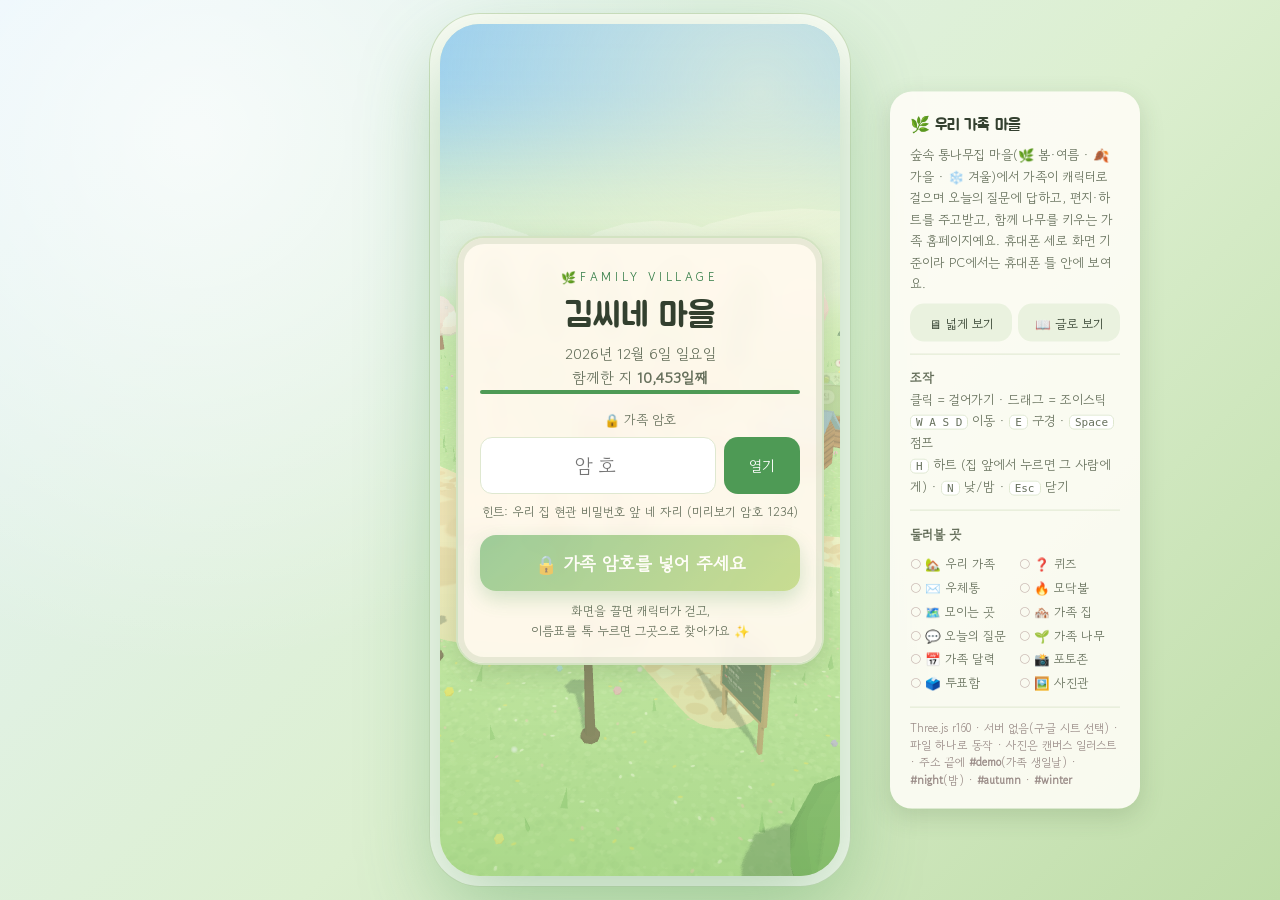
==== commit 8429b4c8: "계절 모드: 봄·여름 숲(기본) · 가을 · 겨울 - season.js: config season(green/autumn/winter/auto), 메뉴 '계절'로 전환, 휴대폰마다" ====
--- a/index.html
+++ b/index.html
@@ -3,7 +3,7 @@
 <head>
 <meta charset="utf-8" />
 <meta name="viewport" content="width=device-width, initial-scale=1, maximum-scale=1, user-scalable=no, viewport-fit=cover, interactive-widget=resizes-content" />
-<meta name="theme-color" content="#F3DEC0" />
+<meta name="theme-color" content="#DDEFD0" />
 <meta name="format-detection" content="telephone=no" />
 <!-- 가족끼리 쓰는 곳이라 검색 엔진에 나오지 않게 -->
 <meta name="robots" content="noindex, nofollow" />
@@ -12,14 +12,14 @@
 <!-- 카카오톡·문자로 링크를 보낼 때 보이는 미리보기 -->
 <meta property="og:type" content="website" />
 <meta property="og:title" content="김씨네 마을 🏡" />
-<meta property="og:description" content="가을 숲속 우리 가족 마을 🍂 오늘의 질문에 답하고, 하트를 보내고, 가족 나무에 물을 줘요" />
+<meta property="og:description" content="숲속 우리 가족 마을 🌿 오늘의 질문에 답하고, 하트를 보내고, 가족 나무에 물을 줘요" />
 <!-- 카톡·인스타 링크 미리보기 사진 (인터넷에 올린 주소로 바꿔주세요) -->
 <meta property="og:url" content="https://familyvillage.vercel.app/" />
 <meta property="og:image" content="https://familyvillage.vercel.app/og.jpg" />
 <meta property="og:image:width" content="1200" />
 <meta property="og:image:height" content="630" />
 <meta name="twitter:card" content="summary_large_image" />
-<link rel="icon" href="data:image/svg+xml,<svg xmlns='http://www.w3.org/2000/svg' viewBox='0 0 100 100'><text y='.9em' font-size='90'>🍂</text></svg>" />
+<link rel="icon" href="data:image/svg+xml,<svg xmlns='http://www.w3.org/2000/svg' viewBox='0 0 100 100'><text y='.9em' font-size='90'>🌿</text></svg>" />
 <link rel="preconnect" href="https://fonts.googleapis.com" />
 <link rel="preconnect" href="https://fonts.gstatic.com" crossorigin />
 <link href="https://fonts.googleapis.com/css2?family=Jua&family=Gaegu:wght@400;700&family=Gowun+Dodum&display=swap" rel="stylesheet" />
@@ -131,8 +131,8 @@
 
 <!-- PC에서만 보이는 소개 패널 -->
 <aside id="desk">
-  <h3>🍂 우리 가족 마을</h3>
-  <p>가을 숲속 통나무집 마을에서 가족이 캐릭터로 걸으며 오늘의 질문에 답하고, 편지·하트를 주고받고, 함께 나무를 키우는 가족 홈페이지예요. 휴대폰 세로 화면 기준이라 PC에서는 휴대폰 틀 안에 보여요.</p>
+  <h3>🌿 우리 가족 마을</h3>
+  <p>숲속 통나무집 마을(🌿 봄·여름 · 🍂 가을 · ❄️ 겨울)에서 가족이 캐릭터로 걸으며 오늘의 질문에 답하고, 편지·하트를 주고받고, 함께 나무를 키우는 가족 홈페이지예요. 휴대폰 세로 화면 기준이라 PC에서는 휴대폰 틀 안에 보여요.</p>
   <div class="desk-btns">
     <button class="btn" id="btn-wide" type="button">🖥 넓게 보기</button>
     <button class="btn" id="btn-desk-text" type="button">📖 글로 보기</button>
@@ -159,7 +159,7 @@
     <li data-id="museum">🖼️ 사진관</li>
   </ul>
   <hr />
-  <small>Three.js r160 · 서버 없음(구글 시트 선택) · 파일 하나로 동작 · 사진은 캔버스 일러스트 · 주소 끝에 <b>#demo</b>(가족 생일날) · <b>#night</b>(밤)</small>
+  <small>Three.js r160 · 서버 없음(구글 시트 선택) · 파일 하나로 동작 · 사진은 캔버스 일러스트 · 주소 끝에 <b>#demo</b>(가족 생일날) · <b>#night</b>(밤) · <b>#autumn</b> · <b>#winter</b></small>
 </aside>
 
 <script src="config.js"></script>
--- a/css/style.css
+++ b/css/style.css
@@ -4,21 +4,48 @@
    - PC: 가운데에 휴대폰 크기 화면으로 보기 (소개 패널 · 넓게 보기)
    ========================================================= */
 :root {
-  /* 가을 숲속 고향 마을: 감 · 단풍 · 은행 · 통나무 · 크라프트지 */
-  --cream: #FBF1E1;
-  --paper: #FFF9EE;
-  --peach: #F6CFA0;
-  --blush: #F2B27A;
-  --rose: #E07B39;
-  --rose-deep: #B5552B;
-  --gold: #E2A93B;
-  --sage: #93A86A;
-  --sky: #8BB8C9;
-  --ink: #4A3528;
-  --ink-soft: #7D6553;
-  --line: #EBDCC4;
+  /* 🌿 봄·여름 숲 (기본) — 🍂 가을 · ❄️ 겨울은 아래 body.season-○○ 에서 덮어써요 (src/season.js) */
+  --cream: #F4F7EA;
+  --paper: #FFFEF6;
+  --peach: #D7EBC4;
+  --blush: #A8D08D;
+  --rose: #4E9A55;
+  --rose-deep: #2F7A43;
+  --gold: #E2B865;
+  --sage: #93B86A;
+  --sky: #8FC3DE;
+  --ink: #33402F;
+  --ink-soft: #66705C;
+  --line: #DFE8D0;
   --wood: #8F6243;
-  --shadow: 0 8px 24px rgba(110, 70, 40, .2);
+  --shadow: 0 8px 24px rgba(60, 90, 50, .18);
+  --bg: #DCEBD0;
+  --desk-bg: linear-gradient(135deg, #E6F4FB, #DCEFD0 55%, #BFDDA8);
+  --frame: #FBFDF6;
+  --frame-line: #CFE0C0;
+  --rotate-bg: linear-gradient(180deg, #CDEBFA, #DCEFD0);
+  --intro-bg: radial-gradient(circle at 80% 8%, rgba(255,250,210,.55), transparent 45%), linear-gradient(180deg, rgba(205,235,250,.25) 0%, rgba(220,239,208,.4) 60%, rgba(150,200,130,.5) 100%);
+  --intro-solid: linear-gradient(180deg, #CDEBFA 0%, #DCEFD0 60%, #B9D9A0 100%);
+  --grad: linear-gradient(135deg, #5FAE63, #A6C957);
+  --glow: rgba(78, 154, 85, .4);
+  --glow2: rgba(78, 154, 85, .8);
+  --soft: #EEF5E2;
+  --knob: #DDEFCB;
+  --fill: #E8F0DC;
+  --btn: #EAF2DF;
+  --hero: #E3F0D3;
+  --paper-line: #DCE8CC;
+  --banner-bg: linear-gradient(135deg, #EAF6DA, #FFF6D2);
+  --banner-line: #CFE3B4;
+  --hl: #E2F0CF;
+  --on: #E5F2D8;
+  --on2: #D6EBC2;
+  --bar: #DCEFC8;
+  --qbg: #E9F2DA;
+  --lockbg: #EEF1E6;
+  --card-line: #D3E3C2;
+  --card-inset: rgba(78, 120, 60, .12);
+  --eyebrow: '🌿 ';
   --safe-t: env(safe-area-inset-top, 0px);
   --safe-b: env(safe-area-inset-bottom, 0px);
   --safe-l: env(safe-area-inset-left, 0px);
@@ -27,7 +54,7 @@
 * { box-sizing: border-box; -webkit-tap-highlight-color: transparent; }
 [hidden] { display: none !important; }
 html, body {
-  margin: 0; height: 100%; overflow: hidden; background: #F3DEC0;
+  margin: 0; height: 100%; overflow: hidden; background: var(--bg);
   font-family: 'Gowun Dodum', 'Apple SD Gothic Neo', 'Malgun Gothic', sans-serif;
   color: var(--ink); overscroll-behavior: none; touch-action: none;
   -webkit-user-select: none; user-select: none; -webkit-touch-callout: none; -webkit-text-size-adjust: 100%;
@@ -38,7 +65,7 @@
 :focus-visible { outline: 3px solid var(--rose); outline-offset: 2px; }
 
 /* 휴대폰 화면 틀: 안쪽의 fixed 요소들은 모두 이 틀 기준으로 배치됩니다 */
-#phone { position: fixed; inset: 0; overflow: hidden; transform: translateZ(0); background: #F3DEC0; }
+#phone { position: fixed; inset: 0; overflow: hidden; transform: translateZ(0); background: var(--bg); }
 #app { position: absolute; inset: 0; }
 #app canvas { display: block; width: 100%; height: 100%; touch-action: none; }
 
@@ -48,11 +75,11 @@
   body {
     background:
       radial-gradient(circle at 15% 15%, rgba(255,255,255,.7), transparent 40%),
-      linear-gradient(135deg, #F6E3C3, #F2C99C 55%, #D9A27A);
+      var(--desk-bg);
   }
   #phone {
     inset: 0; margin: auto; width: 400px; height: min(860px, calc(100vh - 48px)); border-radius: 40px;
-    box-shadow: 0 30px 80px rgba(110, 70, 40, .32), 0 0 0 10px #FFF9EE, 0 0 0 11px #D9C2A0;
+    box-shadow: 0 30px 80px var(--glow), 0 0 0 10px var(--frame), 0 0 0 11px var(--frame-line);
   }
 }
 @media (min-width: 1060px) and (hover: hover) and (pointer: fine) {
@@ -69,7 +96,7 @@
 /* ---------- 가로 화면 안내 ---------- */
 #rotate {
   display: none; position: fixed; inset: 0; z-index: 200; flex-direction: column; align-items: center; justify-content: center;
-  gap: 10px; text-align: center; background: linear-gradient(180deg, #F6D7A8, #F3DEC0); font-size: 16px;
+  gap: 10px; text-align: center; background: var(--rotate-bg); font-size: 16px;
 }
 #rotate .ph { font-size: 54px; animation: tilt 2.2s ease-in-out infinite; }
 @keyframes tilt { 0%, 100% { transform: rotate(-90deg); } 50% { transform: rotate(0); } }
@@ -80,18 +107,17 @@
 #intro {
   position: fixed; inset: 0; z-index: 50; display: flex; align-items: center; justify-content: center;
   background:
-    radial-gradient(circle at 80% 8%, rgba(255,226,160,.55), transparent 45%),
-    linear-gradient(180deg, rgba(246,215,168,.25) 0%, rgba(240,200,150,.4) 60%, rgba(200,140,90,.5) 100%);
+    var(--intro-bg);
   padding: calc(20px + var(--safe-t)) 16px calc(20px + var(--safe-b)); overflow-y: auto; touch-action: pan-y;
   transition: opacity .8s ease, visibility .8s;
 }
 #intro.hide { opacity: 0; visibility: hidden; }
 .intro-card {
   width: 100%; max-width: 380px; background: rgba(255,249,238,.95); backdrop-filter: blur(8px); -webkit-backdrop-filter: blur(8px);
-  border-radius: 28px; box-shadow: var(--shadow), inset 0 0 0 6px rgba(143,98,67,.12); padding: 30px 22px 22px; text-align: center; border: 2px solid #E6CFAE;
+  border-radius: 28px; box-shadow: var(--shadow), inset 0 0 0 6px var(--card-inset); padding: 30px 22px 22px; text-align: center; border: 2px solid var(--card-line);
 }
 .intro-eyebrow { letter-spacing: .3em; font-size: 12px; color: var(--rose-deep); margin-bottom: 10px; }
-.intro-eyebrow::before { content: '🍂 '; letter-spacing: 0; }
+.intro-eyebrow::before { content: var(--eyebrow); letter-spacing: 0; }
 .intro-names { font-family: 'Jua', 'Gowun Dodum', sans-serif; font-weight: 400; font-size: 34px; margin: 4px 0; white-space: nowrap; }
 .intro-names .heart { color: var(--rose); font-size: 21px; margin: 0 8px; vertical-align: 3px; }
 .intro-date { color: var(--ink-soft); font-size: 15px; line-height: 1.6; }
@@ -99,7 +125,7 @@
 .intro-label { font-size: 13px; color: var(--ink-soft); margin: 4px 0 8px; }
 .btn-primary {
   width: 100%; min-height: 56px; padding: 14px; border-radius: 16px; font-size: 18px; font-weight: 700; color: #fff;
-  background: linear-gradient(135deg, #E9894A, #D9A441); box-shadow: 0 8px 20px rgba(224,123,57,.4); transition: transform .15s;
+  background: var(--grad); box-shadow: 0 8px 20px var(--glow); transition: transform .15s;
 }
 .btn-primary:active { transform: scale(.97); }
 .btn-primary:disabled { opacity: .6; }
@@ -109,7 +135,7 @@
 .loadbar i { display: block; height: 100%; width: 0; background: var(--rose); transition: width .3s; }
 
 /* 🎲 내 캐릭터 (무작위) */
-.char-line { display: flex; align-items: center; justify-content: center; gap: 12px; margin: 0 0 18px; background: #F8EBD6; border-radius: 16px; padding: 10px 12px; }
+.char-line { display: flex; align-items: center; justify-content: center; gap: 12px; margin: 0 0 18px; background: var(--soft); border-radius: 16px; padding: 10px 12px; }
 .avatar { position: relative; flex: none; width: 46px; height: 66px; --skin: #FFE0C7; --outfit: #8FB8DE; --hair: #5A3A2A; animation: bob 2.4s ease-in-out infinite; }
 .avatar i { position: absolute; left: 50%; display: block; }
 .avatar .hd { top: 4px; width: 30px; height: 30px; margin-left: -15px; border-radius: 50%; background: var(--skin); z-index: 2; }
@@ -183,7 +209,7 @@
 #joy.active { opacity: 1; transition: opacity .12s; }
 #joy .knob {
   position: absolute; left: 50%; top: 50%; width: 54px; height: 54px; margin: -27px 0 0 -27px; border-radius: 50%;
-  background: linear-gradient(145deg, #fff, #F6D9B5); box-shadow: 0 4px 12px rgba(110,70,40,.3);
+  background: linear-gradient(145deg, #fff, var(--knob)); box-shadow: 0 4px 12px rgba(110,70,40,.3);
 }
 #joy .hint {
   position: absolute; left: 50%; bottom: calc(100% + 8px); transform: translateX(-50%); white-space: nowrap;
@@ -200,13 +226,13 @@
 .round { width: 52px; height: 52px; border-radius: 50%; background: rgba(255,253,248,.94); box-shadow: var(--shadow); font-size: 21px; display: grid; place-items: center; }
 #btn-action {
   min-width: 84px; height: 84px; border-radius: 42px; padding: 0 18px; color: #fff; font-size: 15px; font-weight: 700;
-  background: linear-gradient(135deg, #E9894A, #D9A441); box-shadow: 0 8px 22px rgba(224,123,57,.45);
+  background: var(--grad); box-shadow: 0 8px 22px var(--glow);
   display: flex; align-items: center; justify-content: center; gap: 6px; line-height: 1.2; max-width: 200px;
   transform: scale(.85); opacity: .45; transition: transform .2s, opacity .2s;
 }
 #btn-action.ready { transform: scale(1); opacity: 1; animation: pulse 1.6s ease-in-out infinite; }
 #btn-action .em { font-size: 24px; }
-@keyframes pulse { 0%, 100% { box-shadow: 0 8px 22px rgba(224,123,57,.45); } 50% { box-shadow: 0 8px 34px rgba(224,123,57,.85); } }
+@keyframes pulse { 0%, 100% { box-shadow: 0 8px 22px var(--glow); } 50% { box-shadow: 0 8px 34px var(--glow2); } }
 
 /* ---------- 알림 / 화면 전환 ---------- */
 #toast {
@@ -215,7 +241,7 @@
   opacity: 0; transition: .35s; pointer-events: none; width: max-content; max-width: calc(100% - 40px); text-align: center;
 }
 #toast.show { opacity: 1; transform: translate(-50%, 0); }
-#fade { position: fixed; inset: 0; z-index: 45; background: #FBF1E1; opacity: 0; pointer-events: none; transition: opacity .45s; }
+#fade { position: fixed; inset: 0; z-index: 45; background: var(--cream); opacity: 0; pointer-events: none; transition: opacity .45s; }
 #fade.on { opacity: 1; }
 
 /* ---------- 아래에서 올라오는 팝업 ---------- */
@@ -234,8 +260,8 @@
 .grab { width: 42px; height: 5px; border-radius: 3px; background: #E6D5C6; margin: 9px auto 0; }
 .sheet-head { display: flex; align-items: center; padding: 8px 16px 8px 20px; }
 .sheet-head h2 { margin: 0; font-family: 'Jua', 'Gowun Dodum', sans-serif; font-weight: 400; font-size: 20px; flex: 1; }
-.sheet-head .close { width: 44px; height: 44px; border-radius: 50%; background: #F2E4CE; font-size: 17px; }
-.sheet-head .fs { width: 44px; height: 44px; border-radius: 50%; background: #F2E4CE; font-size: 13px; font-weight: 700; margin-right: 6px; }
+.sheet-head .close { width: 44px; height: 44px; border-radius: 50%; background: var(--fill); font-size: 17px; }
+.sheet-head .fs { width: 44px; height: 44px; border-radius: 50%; background: var(--fill); font-size: 13px; font-weight: 700; margin-right: 6px; }
 .sheet-body {
   overflow-y: auto; padding: 4px 20px 26px; touch-action: pan-y; overscroll-behavior: contain;
   -webkit-overflow-scrolling: touch; -webkit-user-select: text; user-select: text;
@@ -249,7 +275,7 @@
 .center { text-align: center; }
 .btns { display: flex; gap: 8px; flex-wrap: wrap; margin-top: 12px; }
 .btn {
-  flex: 1; min-width: 110px; min-height: 48px; padding: 12px 10px; border-radius: 14px; background: #F5E6CF; font-size: 15px;
+  flex: 1; min-width: 110px; min-height: 48px; padding: 12px 10px; border-radius: 14px; background: var(--btn); font-size: 15px;
   text-align: center; text-decoration: none; color: var(--ink); display: inline-flex; align-items: center; justify-content: center; gap: 6px;
 }
 .btn:active { filter: brightness(.95); }
@@ -260,7 +286,7 @@
 .ornament { text-align: center; color: var(--gold); letter-spacing: .5em; margin: 8px 0; }
 
 /* 청첩장 */
-.inv-hero { text-align: center; padding: 20px 8px 12px; background: linear-gradient(180deg, #F8E6CA, #FFF9EE); border-radius: 18px; }
+.inv-hero { text-align: center; padding: 20px 8px 12px; background: linear-gradient(180deg, var(--hero), var(--paper)); border-radius: 18px; }
 .inv-hero .en { letter-spacing: .35em; font-size: 12px; color: var(--rose); }
 .inv-hero .names { font-family: 'Jua', 'Gowun Dodum', sans-serif; font-weight: 400; font-size: 26px; margin: 12px 0 6px; }
 .inv-greet { white-space: pre-line; line-height: 1.9; text-align: center; font-family: 'Gaegu', 'Gowun Dodum', sans-serif; font-size: 19px; }
@@ -291,7 +317,7 @@
 /* ---------- ✉️ 편지함: 쓰기 ---------- */
 .field { width: 100%; padding: 13px 14px; border-radius: 12px; border: 1px solid var(--line); background: #fff; font: inherit; font-size: 16px; color: var(--ink); margin-top: 8px; -webkit-user-select: text; user-select: text; }
 textarea.field { min-height: 110px; resize: none; }
-.seg { display: flex; background: #F2E4CE; border-radius: 12px; padding: 4px; margin-top: 8px; }
+.seg { display: flex; background: var(--fill); border-radius: 12px; padding: 4px; margin-top: 8px; }
 .seg button { flex: 1; min-height: 44px; border-radius: 9px; font-size: 14px; }
 .seg button.on { background: #fff; box-shadow: 0 2px 6px rgba(0,0,0,.08); font-weight: 700; color: var(--rose-deep); }
 
@@ -326,7 +352,7 @@
 .paper {
   position: relative; background: #FFFDF6; border: 1px solid #EFE2D0; border-radius: 6px; padding: 22px 20px 18px; margin-top: 6px;
   box-shadow: 0 10px 30px rgba(120,80,60,.12);
-  background-image: repeating-linear-gradient(transparent 0 31px, #EAD9BF 31px 32px); background-position: 0 60px;
+  background-image: repeating-linear-gradient(transparent 0 31px, var(--paper-line) 31px 32px); background-position: 0 60px;
   touch-action: pan-y;
 }
 .paper::before { content: ''; position: absolute; left: 16px; right: 16px; top: 0; height: 4px; border-radius: 0 0 4px 4px; background: linear-gradient(90deg, var(--blush), var(--gold)); }
@@ -362,12 +388,12 @@
 .menu-grid { display: grid; grid-template-columns: repeat(3, 1fr); gap: 10px; margin-top: 10px; }
 .menu-item { background: #fff; border: 1px solid var(--line); border-radius: 16px; padding: 16px 4px; font-size: 13px; display: flex; flex-direction: column; align-items: center; gap: 6px; line-height: 1.3; }
 .menu-item .e { font-size: 28px; }
-.menu-item:active { background: #F8E6CA; }
+.menu-item:active { background: var(--hero); }
 
 /* 앨범 */
 .album-theme h3 { font-family: 'Jua', 'Gowun Dodum', sans-serif; font-weight: 400; margin: 18px 0 4px; font-size: 17px; }
 .album-grid { display: grid; grid-template-columns: repeat(3, 1fr); gap: 5px; margin-top: 8px; }
-.album-grid button { aspect-ratio: 1; border-radius: 10px; overflow: hidden; background: #F2E4CE; }
+.album-grid button { aspect-ratio: 1; border-radius: 10px; overflow: hidden; background: var(--fill); }
 .album-grid img { width: 100%; height: 100%; object-fit: cover; display: block; }
 
 /* ---------- 사진 크게 보기 ---------- */
@@ -446,21 +472,21 @@
 }
 
 /* ---------- 시작 화면: 3D가 안 되면 불투명하게 ---------- */
-body.no3d #intro { background: linear-gradient(180deg, #F6D7A8 0%, #F3DEC0 60%, #E3B98C 100%); }
+body.no3d #intro { background: var(--intro-solid); }
 .btn-row { display: flex; justify-content: center; gap: 2px; flex-wrap: wrap; }
 .btn-row .btn-ghost { margin-top: 6px; padding: 10px 8px; }
 body.no3d #btn-tour-start { display: none !important; }
 .demo-badge { display: inline-block; margin-left: 6px; padding: 2px 8px; border-radius: 999px; background: #4A3B38; color: #fff; font-size: 11px; vertical-align: middle; }
 
 /* 예식 당일: 시작 화면 바로가기 */
-.today { background: #FBE3C6; border-radius: 16px; padding: 12px 12px 10px; margin: 0 0 14px; }
+.today { background: var(--hl); border-radius: 16px; padding: 12px 12px 10px; margin: 0 0 14px; }
 .today .t-now { font-weight: 700; color: var(--rose-deep); font-size: 14px; }
 .today .btns { margin-top: 8px; justify-content: center; }
 
 /* 📸 포토존 카운트다운 */
 #count {
   position: fixed; z-index: 44; left: 50%; top: 40%; transform: translate(-50%, -50%) scale(.4); opacity: 0; pointer-events: none;
-  font-family: 'Jua', 'Gowun Dodum', sans-serif; font-weight: 400; font-size: 120px; color: #fff; text-shadow: 0 6px 24px rgba(181,85,43,.6), 0 0 0 4px rgba(181,85,43,.2);
+  font-family: 'Jua', 'Gowun Dodum', sans-serif; font-weight: 400; font-size: 120px; color: #fff; text-shadow: 0 6px 24px var(--glow2), 0 0 0 4px var(--glow);
 }
 #count.show { animation: countPop .65s ease-out forwards; }
 @keyframes countPop { 0% { opacity: 0; transform: translate(-50%, -50%) scale(.4); } 25% { opacity: 1; transform: translate(-50%, -50%) scale(1.1); } 100% { opacity: 0; transform: translate(-50%, -50%) scale(1.3); } }
@@ -525,7 +551,7 @@
 .who-btn:active { transform: scale(.96); }
 .who-btn b { font-size: 14px; }
 .who-btn small { font-size: 11.5px; color: var(--ink-soft); }
-.who-btn.on { border-color: var(--rose); background: #FDEBD6; }
+.who-btn.on { border-color: var(--rose); background: var(--on); }
 .who-btn .avatar { animation: none; }
 .guest-ic { font-size: 34px; line-height: 66px; }
 #me-avatar { flex: none; }
@@ -542,7 +568,7 @@
 .linkrow { min-height: 44px; }
 .linkrow:active { background: #FFF6EE; }
 .badge { display: inline-grid; place-items: center; min-width: 20px; height: 20px; padding: 0 6px; border-radius: 10px; background: #E4605A; color: #fff; font-size: 12px; }
-.bday-banner { background: linear-gradient(135deg, #FDE7CF, #FFF3D2); border: 1px solid #EFC99C; border-radius: 16px; padding: 12px 14px; margin: 12px 0; display: flex; align-items: center; justify-content: space-between; gap: 8px; flex-wrap: wrap; font-size: 15px; }
+.bday-banner { background: var(--banner-bg); border: 1px solid var(--banner-line); border-radius: 16px; padding: 12px 14px; margin: 12px 0; display: flex; align-items: center; justify-content: space-between; gap: 8px; flex-wrap: wrap; font-size: 15px; }
 
 /* 🏡 우리 가족 */
 .mem-grid { display: grid; grid-template-columns: repeat(2, 1fr); gap: 10px; margin: 12px 0; }
@@ -563,11 +589,11 @@
 .stat-row small { font-size: 11.5px; color: var(--ink-soft); }
 
 /* 💬 오늘의 질문 */
-.q-hero { text-align: center; padding: 18px 12px 14px; border-radius: 18px; background: #F6E3C4; margin-bottom: 12px; }
+.q-hero { text-align: center; padding: 18px 12px 14px; border-radius: 18px; background: var(--qbg); margin-bottom: 12px; }
 .q-text { font-family: 'Jua', 'Gowun Dodum', sans-serif; font-weight: 400; font-size: 21px; line-height: 1.5; margin: 8px 0; word-break: keep-all; }
 .ans-list { display: flex; flex-direction: column; gap: 10px; margin-top: 12px; }
 .ans-card { --c: #E6D5C6; background: #fff; border: 1px solid var(--line); border-left: 5px solid var(--c); border-radius: 14px; padding: 10px 12px; }
-.ans-card.locked { display: flex; align-items: center; gap: 8px; background: #F4EADB; }
+.ans-card.locked { display: flex; align-items: center; gap: 8px; background: var(--lockbg); }
 .ans-card.locked b { flex: 1; }
 .ans-top { display: flex; align-items: center; gap: 6px; }
 .ans-top b { flex: 1; font-size: 14.5px; }
@@ -578,9 +604,9 @@
 /* 💬 답장 · 반응 */
 .rx { margin-top: 8px; }
 .rx-emojis { display: flex; gap: 6px; flex-wrap: wrap; }
-.rx-e { min-height: 36px; min-width: 44px; padding: 4px 10px; border-radius: 999px; background: #F2E4CE; font-size: 16px; display: inline-flex; align-items: center; gap: 4px; }
+.rx-e { min-height: 36px; min-width: 44px; padding: 4px 10px; border-radius: 999px; background: var(--fill); font-size: 16px; display: inline-flex; align-items: center; gap: 4px; }
 .rx-e b { font-size: 12px; color: var(--ink-soft); }
-.rx-e.on { background: #FCDDBF; box-shadow: inset 0 0 0 2px var(--rose); }
+.rx-e.on { background: var(--on2); box-shadow: inset 0 0 0 2px var(--rose); }
 .rx-e:disabled { opacity: .6; }
 .rx-list { list-style: none; padding: 0; margin: 8px 0 0; font-size: 14px; line-height: 1.6; }
 .rx-list li { padding: 4px 0; display: flex; flex-wrap: wrap; align-items: center; gap: 6px; }
@@ -612,14 +638,14 @@
 .fam-cal td { padding: 2px 0; }
 .fam-cal td button { width: 100%; min-height: 42px; border-radius: 10px; font-size: 14px; display: flex; flex-direction: column; align-items: center; justify-content: center; line-height: 1.1; color: inherit; }
 .fam-cal td button i { font-style: normal; font-size: 12px; }
-.fam-cal td.today button { background: #FBE3C6; font-weight: 700; }
+.fam-cal td.today button { background: var(--hl); font-weight: 700; }
 .fam-cal td.pick button { box-shadow: inset 0 0 0 2px var(--rose); }
 .ups .up-row { flex-wrap: wrap; }
 .ups .up-row > span:first-child { flex: 1 1 60%; }
 
 /* 🗳️ 투표 */
 .poll-opt { position: relative; display: flex; flex-wrap: wrap; align-items: center; width: 100%; min-height: 48px; margin: 8px 0; padding: 10px 12px; border-radius: 12px; background: #fff; border: 2px solid var(--line); overflow: hidden; text-align: left; font-size: 15px; }
-.poll-opt .bar { position: absolute; left: 0; top: 0; bottom: 0; background: #FBE0BE; transition: width .4s; }
+.poll-opt .bar { position: absolute; left: 0; top: 0; bottom: 0; background: var(--bar); transition: width .4s; }
 .poll-opt .txt, .poll-opt .cnt, .poll-opt .voters { position: relative; }
 .poll-opt .txt { flex: 1; }
 .poll-opt .cnt { font-weight: 700; color: var(--rose-deep); font-size: 13px; }
@@ -651,3 +677,36 @@
 
 /* 글로 보기의 가족 마을 머리 */
 .tv-hero .intro-dday { margin: 10px 0 6px; }
+
+
+/* =========================================================
+   🍂 가을 · ❄️ 겨울 화면 색 (메뉴의 '계절' 또는 config.js의 season)
+   ========================================================= */
+body.season-autumn {
+  --cream: #FBF1E1; --paper: #FFF9EE; --peach: #F6CFA0; --blush: #F2B27A; --rose: #E07B39; --rose-deep: #B5552B;
+  --gold: #E2A93B; --sage: #93A86A; --sky: #8BB8C9; --ink: #4A3528; --ink-soft: #7D6553; --line: #EBDCC4;
+  --shadow: 0 8px 24px rgba(110, 70, 40, .2);
+  --bg: #F3DEC0; --desk-bg: linear-gradient(135deg, #F6E3C3, #F2C99C 55%, #D9A27A); --frame: #FFF9EE; --frame-line: #D9C2A0;
+  --rotate-bg: linear-gradient(180deg, #F6D7A8, #F3DEC0);
+  --intro-bg: radial-gradient(circle at 80% 8%, rgba(255,226,160,.55), transparent 45%), linear-gradient(180deg, rgba(246,215,168,.25) 0%, rgba(240,200,150,.4) 60%, rgba(200,140,90,.5) 100%);
+  --intro-solid: linear-gradient(180deg, #F6D7A8 0%, #F3DEC0 60%, #E3B98C 100%);
+  --grad: linear-gradient(135deg, #E9894A, #D9A441); --glow: rgba(224, 123, 57, .45); --glow2: rgba(224, 123, 57, .85);
+  --soft: #F8EBD6; --knob: #F6D9B5; --fill: #F2E4CE; --btn: #F5E6CF; --hero: #F8E6CA; --paper-line: #EAD9BF;
+  --banner-bg: linear-gradient(135deg, #FDE7CF, #FFF3D2); --banner-line: #EFC99C; --hl: #FBE3C6; --on: #FDEBD6; --on2: #FCDDBF;
+  --bar: #FBE0BE; --qbg: #F6E3C4; --lockbg: #F4EADB; --card-line: #E6CFAE; --card-inset: rgba(143, 98, 67, .12);
+  --eyebrow: '🍂 ';
+}
+body.season-winter {
+  --cream: #F3F6FA; --paper: #FDFEFF; --peach: #DCE7F3; --blush: #A9C3E0; --rose: #3E6FA8; --rose-deep: #B23A3A;
+  --gold: #E2B865; --sage: #7FA88A; --sky: #8FB4D8; --ink: #2E3442; --ink-soft: #5F6878; --line: #DCE4EE;
+  --shadow: 0 8px 24px rgba(50, 70, 110, .2);
+  --bg: #E2EAF3; --desk-bg: linear-gradient(135deg, #DCE8F4, #EEF3F8 55%, #C9D8EA); --frame: #FDFEFF; --frame-line: #C9D6E6;
+  --rotate-bg: linear-gradient(180deg, #D8E6F2, #E2EAF3);
+  --intro-bg: radial-gradient(circle at 80% 8%, rgba(255,255,255,.6), transparent 45%), linear-gradient(180deg, rgba(216,230,242,.3) 0%, rgba(233,239,246,.45) 60%, rgba(180,200,226,.55) 100%);
+  --intro-solid: linear-gradient(180deg, #D8E6F2 0%, #E9EFF6 60%, #C9D8EA 100%);
+  --grad: linear-gradient(135deg, #3E6FA8, #6C9BD0); --glow: rgba(62, 111, 168, .4); --glow2: rgba(62, 111, 168, .8);
+  --soft: #EAF0F7; --knob: #DCE7F3; --fill: #E6ECF4; --btn: #E9EFF6; --hero: #E3ECF6; --paper-line: #DFE6EF;
+  --banner-bg: linear-gradient(135deg, #FBE6E6, #EAF2FB); --banner-line: #E6C3C3; --hl: #E3ECF6; --on: #E6EEF8; --on2: #D9E6F5;
+  --bar: #DCE7F4; --qbg: #E6EDF6; --lockbg: #EDF1F6; --card-line: #D3DEEB; --card-inset: rgba(62, 111, 168, .12);
+  --eyebrow: '❄️ ';
+}
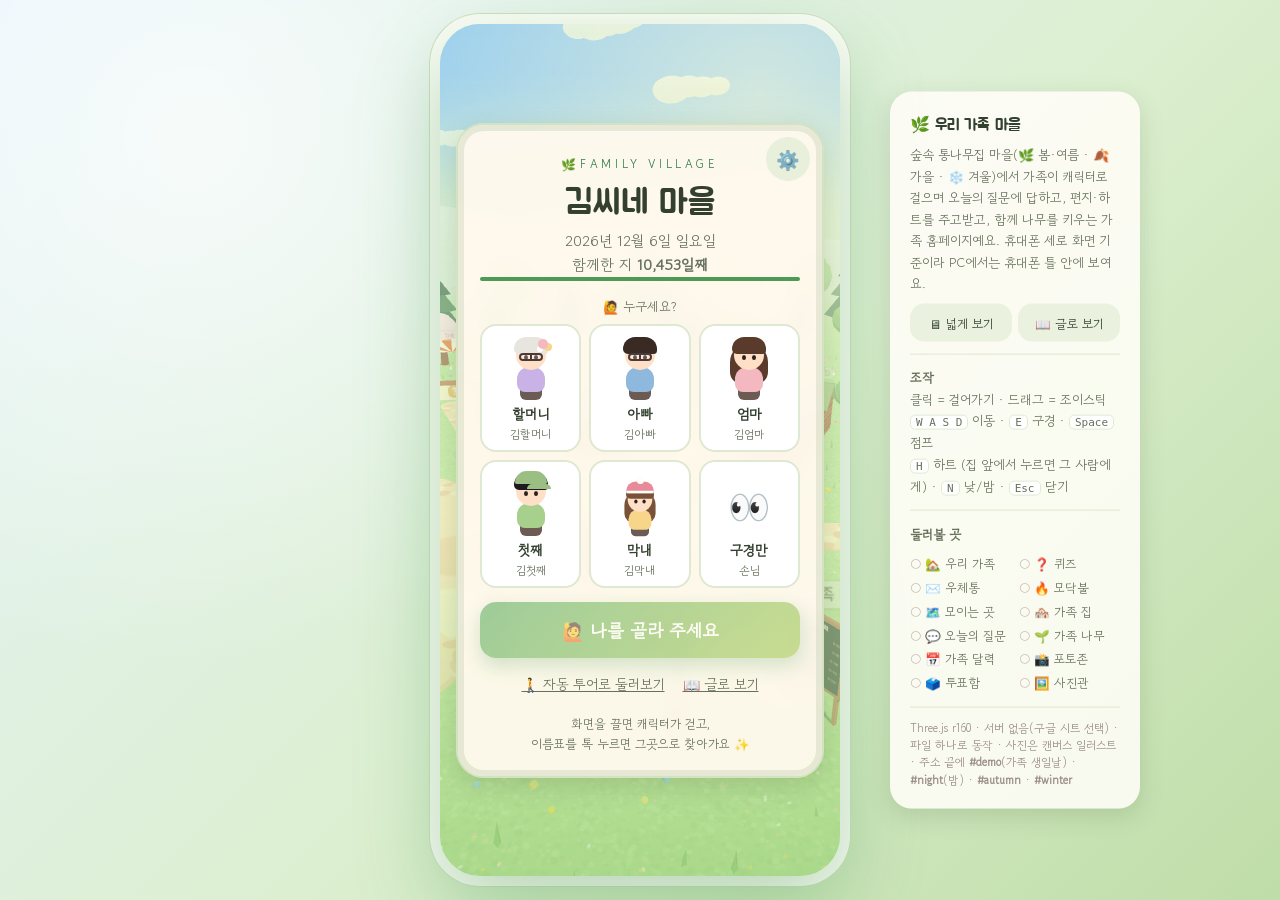
==== commit 9b75eff3: "가족 암호를 선택으로: 기본은 바로 입장, ⚙️에서 걸기·바꾸기·없애기 - 시작 화면 ⚙️ + 메뉴 '가족 암호' (암호·힌트) - 시트 연결: Apps Script 스크립트 속성" ====
--- a/index.html
+++ b/index.html
@@ -32,9 +32,10 @@
   <!-- 📖 글로 보기: 3D 없이 한 페이지로 보는 가족 마을 (내용은 textview.js가 채움) -->
   <div id="textview" role="document" aria-label="글로 보기"></div>
 
-  <!-- 시작 화면 (뒤로 마을이 천천히 돌아가며 보여요): 🔒 가족 암호 → 🙋 나는 누구 → 입장 -->
+  <!-- 시작 화면 (뒤로 마을이 천천히 돌아가며 보여요): (암호를 걸었으면 🔒) → 🙋 나는 누구 → 입장 · ⚙️ = 가족 암호 설정 -->
   <section id="intro">
     <div class="intro-card">
+      <button class="intro-gear" id="btn-lock-set" type="button" aria-label="가족 암호 설정">⚙️</button>
       <div class="intro-eyebrow">FAMILY VILLAGE</div>
       <div class="intro-names" id="i-title"></div>
       <div class="intro-date" id="i-sub"></div>
--- a/css/style.css
+++ b/css/style.css
@@ -710,3 +710,12 @@
   --bar: #DCE7F4; --qbg: #E6EDF6; --lockbg: #EDF1F6; --card-line: #D3DEEB; --card-inset: rgba(62, 111, 168, .12);
   --eyebrow: '❄️ ';
 }
+
+/* ⚙️ 가족 암호 설정 (시작 화면 오른쪽 위) */
+.intro-card { position: relative; }
+.intro-gear { position: absolute; top: 12px; right: 12px; width: 44px; height: 44px; border-radius: 50%; background: var(--fill); font-size: 19px; display: grid; place-items: center; }
+.intro-gear:active { transform: scale(.92); }
+.ls-form .field { margin-top: 8px; }
+/* 시작 화면에서 연 창(⚙️ 가족 암호)은 시작 카드 위로, 안내 문구는 그 위로 */
+body:not(.playing) #modal { z-index: 56; }
+body:not(.playing) #toast { z-index: 66; }
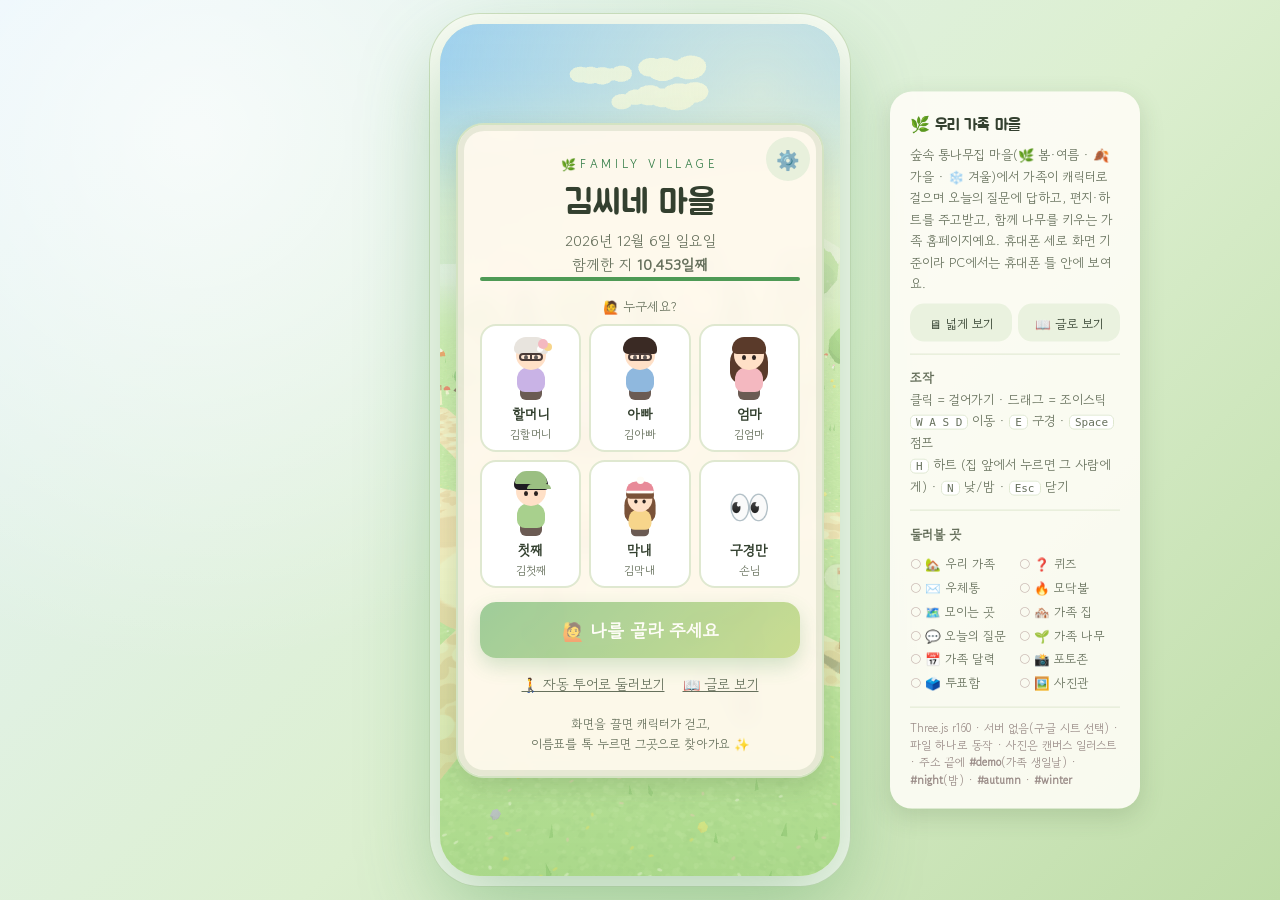
==== commit 38985d21: "전체 점검: 그리기 절반으로 · 먼 이름표 흐리게 · 메뉴 묶음 · 홈 화면 아이콘 - 성능: 나무·덤불·가로등·벤치를 InstancedMesh로 굽고(bake), 집·소품·길은 " ====
--- a/index.html
+++ b/index.html
@@ -18,11 +18,17 @@
 <meta property="og:image" content="https://familyvillage.vercel.app/og.jpg" />
 <meta property="og:image:width" content="1200" />
 <meta property="og:image:height" content="630" />
+<meta property="og:image:alt" content="숲속 통나무집이 모여 있는 3D 가족 마을" />
+<meta property="og:locale" content="ko_KR" />
 <meta name="twitter:card" content="summary_large_image" />
+<!-- 휴대폰 '홈 화면에 추가' 아이콘 (할머니·할아버지도 앱처럼 한 번에 열 수 있게) -->
+<link rel="manifest" href="manifest.webmanifest" />
+<link rel="apple-touch-icon" href="apple-touch-icon.png" />
+<meta name="apple-mobile-web-app-title" content="가족 마을" />
 <link rel="icon" href="data:image/svg+xml,<svg xmlns='http://www.w3.org/2000/svg' viewBox='0 0 100 100'><text y='.9em' font-size='90'>🌿</text></svg>" />
 <link rel="preconnect" href="https://fonts.googleapis.com" />
 <link rel="preconnect" href="https://fonts.gstatic.com" crossorigin />
-<link href="https://fonts.googleapis.com/css2?family=Jua&family=Gaegu:wght@400;700&family=Gowun+Dodum&display=swap" rel="stylesheet" />
+<link href="https://fonts.googleapis.com/css2?family=Jua&family=Gaegu&family=Gowun+Dodum&display=swap" rel="stylesheet" />
 <link rel="stylesheet" href="css/style.css" />
 </head>
 <body>
--- a/css/style.css
+++ b/css/style.css
@@ -386,6 +386,10 @@
 
 /* 바로가기 메뉴 */
 .menu-grid { display: grid; grid-template-columns: repeat(3, 1fr); gap: 10px; margin-top: 10px; }
+.menu-sec { margin: 18px 2px 0; font-size: 15px; font-weight: 400; color: var(--ink-soft); font-family: 'Jua', 'Gowun Dodum', sans-serif; }
+.menu-grid.small { grid-template-columns: repeat(2, 1fr); }
+.menu-item.small { flex-direction: row; justify-content: flex-start; padding: 12px 14px; gap: 10px; text-align: left; }
+.menu-item.small .e { font-size: 22px; }
 .menu-item { background: #fff; border: 1px solid var(--line); border-radius: 16px; padding: 16px 4px; font-size: 13px; display: flex; flex-direction: column; align-items: center; gap: 6px; line-height: 1.3; }
 .menu-item .e { font-size: 28px; }
 .menu-item:active { background: var(--hero); }
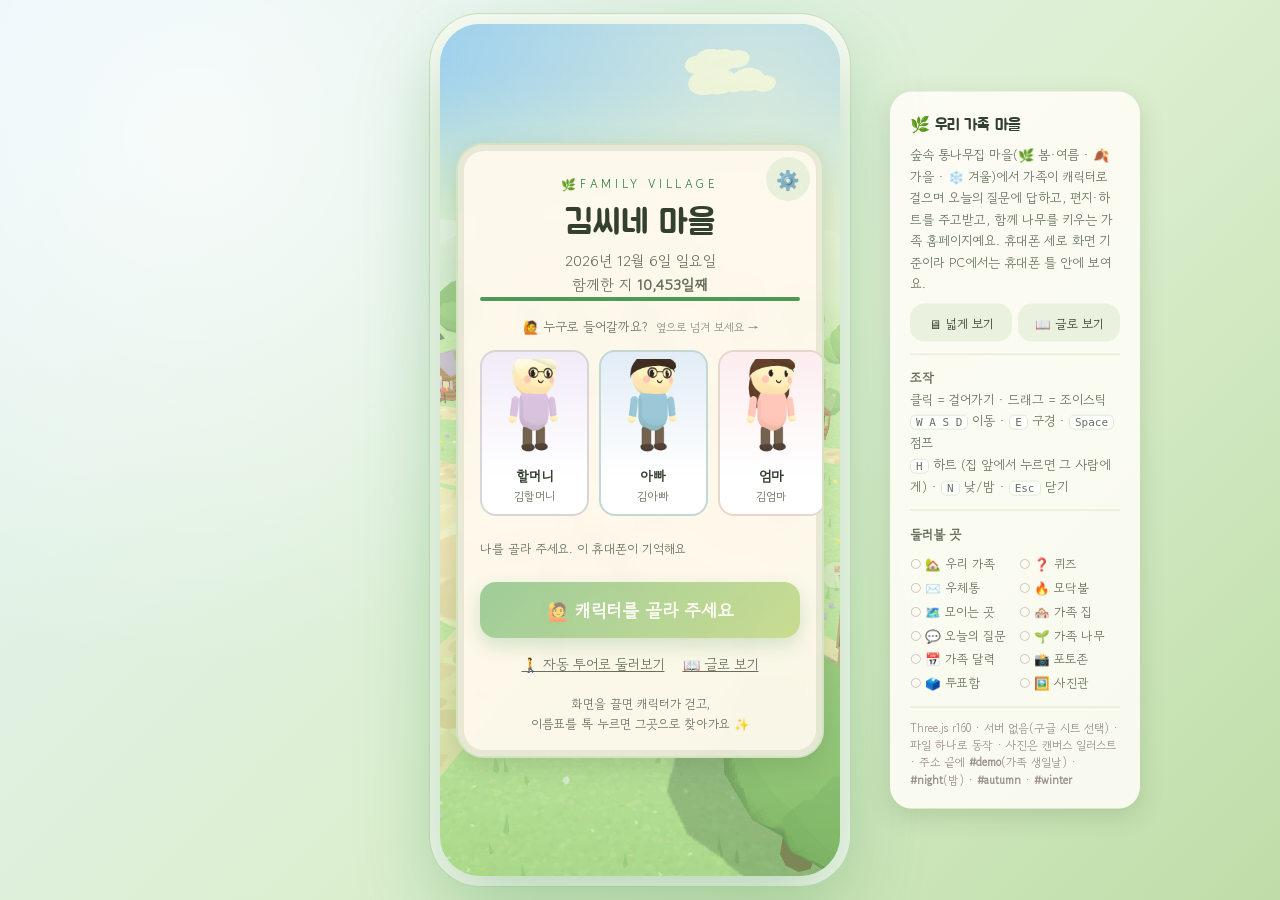
==== commit 38c05cc2: "앱처럼: 입장 캐릭터 고르기 · 집을 가로 한 줄로 · 오프라인 설치 - 시작 화면: 3D로 찍은 가족 캐릭터 카드를 옆으로 넘겨 고르기 (지난번 고른 캐릭터 기억),   '○○로" ====
--- a/index.html
+++ b/index.html
@@ -24,6 +24,9 @@
 <!-- 휴대폰 '홈 화면에 추가' 아이콘 (할머니·할아버지도 앱처럼 한 번에 열 수 있게) -->
 <link rel="manifest" href="manifest.webmanifest" />
 <link rel="apple-touch-icon" href="apple-touch-icon.png" />
+<meta name="mobile-web-app-capable" content="yes" />
+<meta name="apple-mobile-web-app-capable" content="yes" />
+<meta name="apple-mobile-web-app-status-bar-style" content="default" />
 <meta name="apple-mobile-web-app-title" content="가족 마을" />
 <link rel="icon" href="data:image/svg+xml,<svg xmlns='http://www.w3.org/2000/svg' viewBox='0 0 100 100'><text y='.9em' font-size='90'>🌿</text></svg>" />
 <link rel="preconnect" href="https://fonts.googleapis.com" />
@@ -38,7 +41,7 @@
   <!-- 📖 글로 보기: 3D 없이 한 페이지로 보는 가족 마을 (내용은 textview.js가 채움) -->
   <div id="textview" role="document" aria-label="글로 보기"></div>
 
-  <!-- 시작 화면 (뒤로 마을이 천천히 돌아가며 보여요): (암호를 걸었으면 🔒) → 🙋 나는 누구 → 입장 · ⚙️ = 가족 암호 설정 -->
+  <!-- 시작 화면 (뒤로 마을이 천천히 돌아가며 보여요): (암호를 걸었으면 🔒) → 🙋 캐릭터 고르기 → 입장 · ⚙️ = 가족 암호 설정 -->
   <section id="intro">
     <div class="intro-card">
       <button class="intro-gear" id="btn-lock-set" type="button" aria-label="가족 암호 설정">⚙️</button>
@@ -57,13 +60,9 @@
         <p class="muted lock-hint" id="lock-hint"></p>
       </form>
       <div id="who" hidden>
-        <div class="intro-label">🙋 누구세요?</div>
-        <div id="who-grid"></div>
-      </div>
-      <div class="char-line" id="me-line" hidden>
-        <div id="me-avatar"></div>
-        <div class="char-text"><b id="me-name"></b><span id="me-sub"></span></div>
-        <button class="btn-reroll" id="btn-change" type="button">바꾸기</button>
+        <div class="intro-label">🙋 누구로 들어갈까요? <span class="swipe-hint">옆으로 넘겨 보세요 →</span></div>
+        <div id="who-grid" role="group" aria-label="캐릭터 고르기"></div>
+        <div class="who-foot"><span id="who-note"></span><button class="btn-reroll" id="btn-look" type="button" hidden>🎨 꾸미기</button></div>
       </div>
       <button class="btn-primary" id="btn-enter" disabled>마을 준비 중…</button>
       <div class="btn-row">
--- a/css/style.css
+++ b/css/style.css
@@ -386,6 +386,8 @@
 
 /* 바로가기 메뉴 */
 .menu-grid { display: grid; grid-template-columns: repeat(3, 1fr); gap: 10px; margin-top: 10px; }
+.howto { margin: 8px 0 0; padding-left: 22px; line-height: 1.9; }
+.kbd { display: inline-block; padding: 0 6px; border: 1px solid var(--line); border-radius: 6px; background: #fff; font-size: 13px; }
 .menu-sec { margin: 18px 2px 0; font-size: 15px; font-weight: 400; color: var(--ink-soft); font-family: 'Jua', 'Gowun Dodum', sans-serif; }
 .menu-grid.small { grid-template-columns: repeat(2, 1fr); }
 .menu-item.small { flex-direction: row; justify-content: flex-start; padding: 12px 14px; gap: 10px; text-align: left; }
@@ -451,7 +453,7 @@
 .tv-foot { text-align: center; padding: 30px 0 10px; color: var(--ink-soft); font-size: 13px; border-top: 1px dashed var(--line); }
 
 /* 3D가 안 되는 휴대폰: 3D 전용 버튼 숨김 */
-body.no3d .intro-label, body.no3d .char-line, body.no3d #btn-text, body.no3d .intro-help,
+body.no3d .swipe-hint, body.no3d #btn-look, body.no3d #btn-text, body.no3d .intro-help,
 body.no3d #btn-shot, body.no3d #joy, body.no3d .actions { display: none !important; }
 
 /* 시작 전에는 조작 버튼 숨김 */
@@ -551,6 +553,23 @@
 
 /* 🙋 나는 누구예요? */
 .who-grid { display: grid; grid-template-columns: repeat(3, 1fr); gap: 8px; margin: 4px 0 14px; }
+/* 🙋 시작 화면: 캐릭터 카드를 옆으로 넘겨 고르기 */
+.swipe-hint { margin-left: 4px; font-size: 11.5px; opacity: .75; }
+.who-grid.carousel { display: flex; gap: 10px; overflow-x: auto; scroll-snap-type: x mandatory; touch-action: pan-x; overscroll-behavior-x: contain;
+  margin: 0 -22px 6px; padding: 6px 22px 10px; scroll-padding: 0 22px; scrollbar-width: none; -webkit-overflow-scrolling: touch; }
+.who-grid.carousel::-webkit-scrollbar { display: none; }
+.carousel .who-btn { position: relative; flex: 0 0 34%; max-width: 132px; min-height: 0; padding: 8px 4px 10px; scroll-snap-align: center;
+  background: linear-gradient(180deg, color-mix(in srgb, var(--c) 26%, #fff) 0%, #fff 78%); border-color: color-mix(in srgb, var(--c) 35%, var(--line)); }
+.carousel .who-btn.on { border-color: var(--c); box-shadow: 0 6px 16px color-mix(in srgb, var(--c) 45%, transparent); transform: translateY(-2px); }
+.carousel .who-btn.on::after { content: '✓'; position: absolute; top: 6px; right: 6px; width: 22px; height: 22px; border-radius: 50%;
+  background: var(--c); color: #fff; font-size: 13px; line-height: 22px; font-weight: 700; }
+.char-pic { display: flex; align-items: flex-end; justify-content: center; width: 100%; height: 104px; }
+.char-img { width: 84px; height: 105px; object-fit: contain; pointer-events: none; -webkit-user-drag: none; }
+.who-grid:not(.carousel) .char-pic { height: 74px; }
+.who-grid:not(.carousel) .char-img { width: 60px; height: 75px; }
+.char-pic .avatar.big { margin-bottom: 4px; }
+.char-pic .guest-ic { font-size: 40px; line-height: 1; margin-bottom: 26px; }
+.who-foot { display: flex; align-items: center; justify-content: space-between; gap: 8px; margin: 0 0 14px; min-height: 36px; font-size: 12.5px; color: var(--ink-soft); text-align: left; word-break: keep-all; line-height: 1.45; }
 .who-btn { display: flex; flex-direction: column; align-items: center; gap: 2px; padding: 10px 4px 8px; border-radius: 16px; background: #fff; border: 2px solid var(--line); min-height: 104px; transition: transform .12s; }
 .who-btn:active { transform: scale(.96); }
 .who-btn b { font-size: 14px; }
@@ -558,9 +577,7 @@
 .who-btn.on { border-color: var(--rose); background: var(--on); }
 .who-btn .avatar { animation: none; }
 .guest-ic { font-size: 34px; line-height: 66px; }
-#me-avatar { flex: none; }
-#me-avatar .avatar.big { zoom: 1; }
-.char-text span { display: block; }
+
 
 /* 공통 조각 */
 .who-chip { --c: #E6D5C6; display: inline-flex; align-items: center; gap: 4px; padding: 3px 10px 3px 8px; border-radius: 999px; font-size: 13px; background: color-mix(in srgb, var(--c) 22%, #fff); border: 1px solid color-mix(in srgb, var(--c) 55%, #fff); white-space: nowrap; }
@@ -673,6 +690,7 @@
 /* 🎨 꾸미기 */
 .look-preview { display: grid; place-items: center; padding: 18px 0 8px; }
 .look-preview .avatar.big { zoom: 2; }
+.look-img { width: 128px; height: 160px; object-fit: contain; }
 .look-box > b { display: block; margin: 14px 0 6px; font-size: 14px; }
 .sw { display: flex; flex-wrap: wrap; gap: 8px; }
 .sw-c { --c: #ccc; width: 40px; height: 40px; border-radius: 50%; background: var(--c); border: 3px solid #fff; box-shadow: 0 0 0 1px var(--line); }
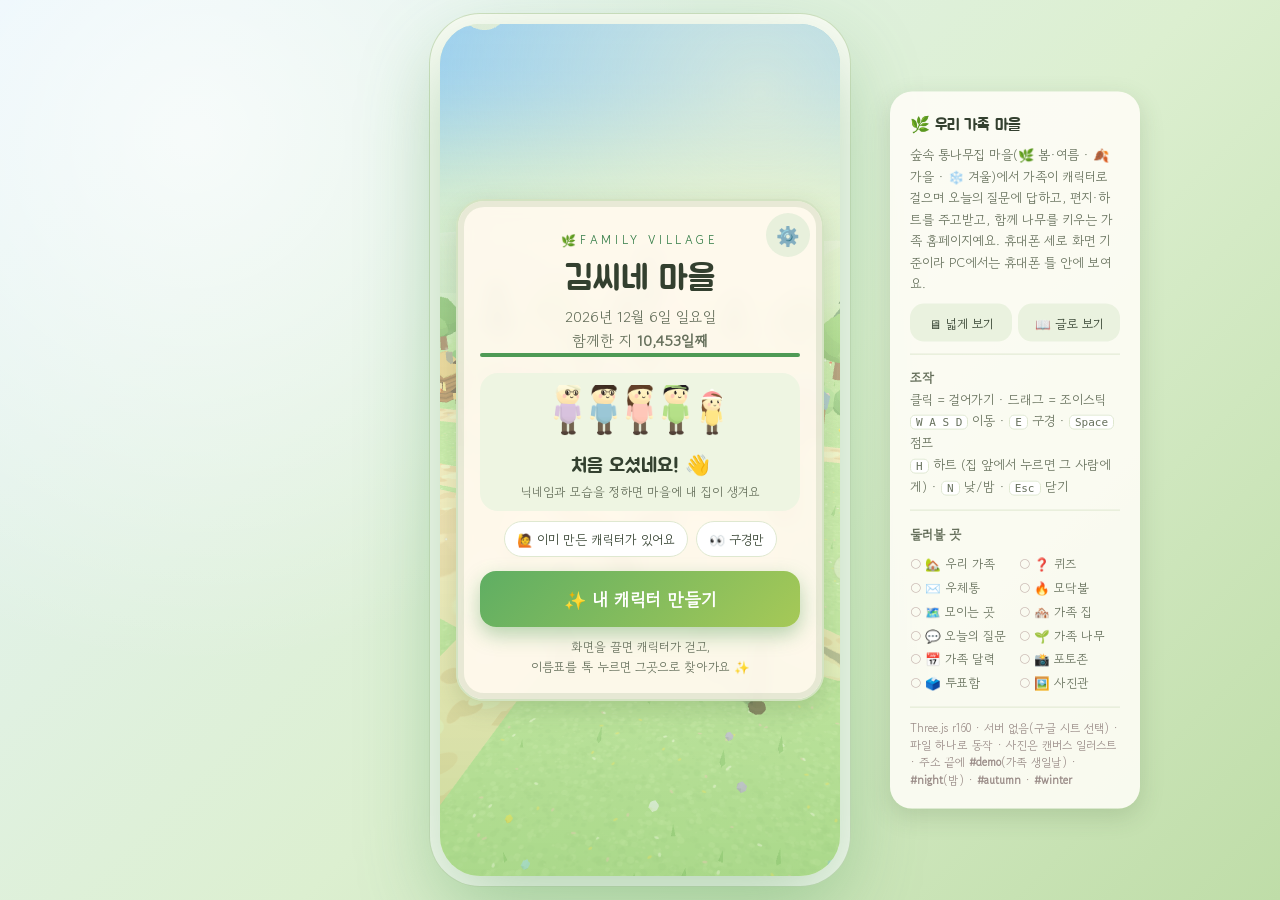
==== commit b183bd7d: "내 캐릭터 만들기: 닉네임·성별·나이·피부·머리 모양으로 들어오기 (가족 아닌 모임도) - 시작 화면: 역할(엄마·아빠) 고르기 대신 ✨ 내 캐릭터 만들기 — 닉네임, 성별, 나이" ====
--- a/index.html
+++ b/index.html
@@ -41,7 +41,7 @@
   <!-- 📖 글로 보기: 3D 없이 한 페이지로 보는 가족 마을 (내용은 textview.js가 채움) -->
   <div id="textview" role="document" aria-label="글로 보기"></div>
 
-  <!-- 시작 화면 (뒤로 마을이 천천히 돌아가며 보여요): (암호를 걸었으면 🔒) → 🙋 캐릭터 고르기 → 입장 · ⚙️ = 가족 암호 설정 -->
+  <!-- 시작 화면 (뒤로 마을이 천천히 돌아가며 보여요): (암호를 걸었으면 🔒) → ✨ 내 캐릭터 만들기(닉네임·모습) → 입장 · ⚙️ = 암호 설정 -->
   <section id="intro">
     <div class="intro-card">
       <button class="intro-gear" id="btn-lock-set" type="button" aria-label="가족 암호 설정">⚙️</button>
@@ -60,9 +60,12 @@
         <p class="muted lock-hint" id="lock-hint"></p>
       </form>
       <div id="who" hidden>
-        <div class="intro-label">🙋 누구로 들어갈까요? <span class="swipe-hint">옆으로 넘겨 보세요 →</span></div>
-        <div id="who-grid" role="group" aria-label="캐릭터 고르기"></div>
-        <div class="who-foot"><span id="who-note"></span><button class="btn-reroll" id="btn-look" type="button" hidden>🎨 꾸미기</button></div>
+        <div id="me-card"></div>
+        <div class="who-links">
+          <button class="btn-reroll" id="btn-look" type="button" hidden>🎨 꾸미기</button>
+          <button class="btn-reroll" id="btn-who-other" type="button">🙋 다른 캐릭터</button>
+          <button class="btn-reroll" id="btn-guest" type="button">👀 구경만</button>
+        </div>
       </div>
       <button class="btn-primary" id="btn-enter" disabled>마을 준비 중…</button>
       <div class="btn-row">
--- a/css/style.css
+++ b/css/style.css
@@ -553,6 +553,27 @@
 
 /* 🙋 나는 누구예요? */
 .who-grid { display: grid; grid-template-columns: repeat(3, 1fr); gap: 8px; margin: 4px 0 14px; }
+/* 🙋 시작 화면: 내 캐릭터 카드 */
+.me-card { display: flex; align-items: center; gap: 12px; margin: 0 0 10px; padding: 10px 14px; border-radius: 18px; background: var(--soft); text-align: left; }
+.me-card .me-pic { flex: none; width: 76px; height: 92px; display: flex; align-items: flex-end; justify-content: center; }
+.me-card .me-pic .char-img { width: 76px; height: 95px; }
+.me-card .guest-ic { font-size: 40px; margin-bottom: 22px; }
+.me-text { flex: 1; display: flex; flex-direction: column; gap: 2px; font-size: 12.5px; color: var(--ink-soft); line-height: 1.5; word-break: keep-all; }
+.me-text b { font-family: 'Jua', 'Gowun Dodum', sans-serif; font-weight: 400; font-size: 20px; color: var(--ink); }
+.me-card.new { flex-direction: column; text-align: center; }
+.me-card.new .me-text { align-items: center; }
+.neighbors { display: flex; justify-content: center; margin: 2px 0 -4px; }
+.neighbors .nb { width: 46px; height: 58px; margin: 0 -5px; display: flex; align-items: flex-end; justify-content: center; }
+.neighbors .char-img { width: 46px; height: 58px; }
+.neighbors .avatar.big { zoom: .8; }
+.who-links { display: flex; justify-content: center; gap: 8px; flex-wrap: wrap; margin: 0 0 14px; }
+.text-pill { display: none !important; }   /* 📖 글로 보기는 메뉴로 옮김 (위쪽 버튼 줄이기) */
+.lk-row { display: block; margin: 4px 0 10px; }
+.lk-row b { display: block; margin-bottom: 6px; }
+.lk-bday { display: flex; gap: 8px; margin: 6px 0 4px; }
+.lk-bday select { flex: 1; }
+.seg.wrap { flex-wrap: wrap; }
+.seg.wrap button { flex: 1 0 22%; }
 /* 🙋 시작 화면: 캐릭터 카드를 옆으로 넘겨 고르기 */
 .swipe-hint { margin-left: 4px; font-size: 11.5px; opacity: .75; }
 .who-grid.carousel { display: flex; gap: 10px; overflow-x: auto; scroll-snap-type: x mandatory; touch-action: pan-x; overscroll-behavior-x: contain;
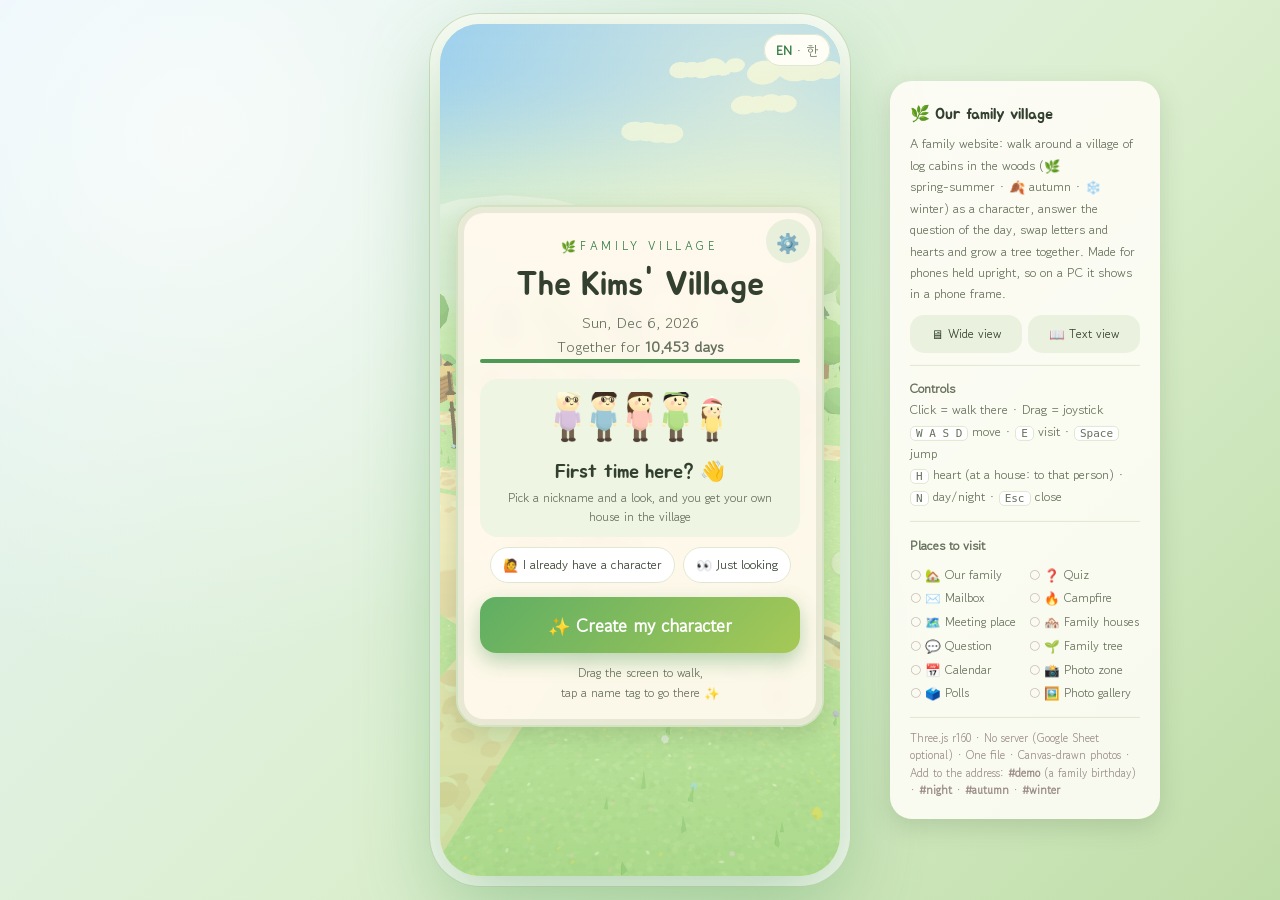
==== commit f8085ec2: "English/Korean language switch; code comments in English The village now speaks Korean or English. T" ====
--- a/index.html
+++ b/index.html
@@ -1,33 +1,35 @@
 <!doctype html>
-<html lang="ko">
+<html lang="en">
 <head>
 <meta charset="utf-8" />
 <meta name="viewport" content="width=device-width, initial-scale=1, maximum-scale=1, user-scalable=no, viewport-fit=cover, interactive-widget=resizes-content" />
 <meta name="theme-color" content="#DDEFD0" />
 <meta name="format-detection" content="telephone=no" />
-<!-- 가족끼리 쓰는 곳이라 검색 엔진에 나오지 않게 -->
+<!-- Only the family uses it, so keep it out of search engines -->
 <meta name="robots" content="noindex, nofollow" />
-<title>김씨네 마을</title>
-<meta name="description" content="우리 가족만의 작은 마을에 놀러 와요" />
-<!-- 카카오톡·문자로 링크를 보낼 때 보이는 미리보기 -->
+<title>The Kims' Village</title>
+<meta name="title-ko" content="김씨네 마을" />
+<meta name="description" content="Come and visit our family's own little village" />
+<!-- Preview shown when the link is sent by KakaoTalk or text message -->
 <meta property="og:type" content="website" />
-<meta property="og:title" content="김씨네 마을 🏡" />
-<meta property="og:description" content="숲속 우리 가족 마을 🌿 오늘의 질문에 답하고, 하트를 보내고, 가족 나무에 물을 줘요" />
-<!-- 카톡·인스타 링크 미리보기 사진 (인터넷에 올린 주소로 바꿔주세요) -->
+<meta property="og:title" content="The Kims' Village 🏡" />
+<meta property="og:description" content="Our family village in the woods 🌿 Answer the question of the day, send hearts and water the family tree" />
+<!-- Link preview picture for KakaoTalk / Instagram (change it to the address where you put the site online) -->
 <meta property="og:url" content="https://familyvillage.vercel.app/" />
 <meta property="og:image" content="https://familyvillage.vercel.app/og.jpg" />
 <meta property="og:image:width" content="1200" />
 <meta property="og:image:height" content="630" />
-<meta property="og:image:alt" content="숲속 통나무집이 모여 있는 3D 가족 마을" />
-<meta property="og:locale" content="ko_KR" />
+<meta property="og:image:alt" content="A 3D family village of log cabins in the woods" />
+<meta property="og:locale" content="en_US" />
+<meta property="og:locale:alternate" content="ko_KR" />
 <meta name="twitter:card" content="summary_large_image" />
-<!-- 휴대폰 '홈 화면에 추가' 아이콘 (할머니·할아버지도 앱처럼 한 번에 열 수 있게) -->
-<link rel="manifest" href="manifest.webmanifest" />
+<!-- 'Add to Home Screen' icon on phones (so grandparents can open it in one tap, like an app) -->
+<link rel="manifest" href="manifest.webmanifest" data-ko-href="manifest.ko.webmanifest" />
 <link rel="apple-touch-icon" href="apple-touch-icon.png" />
 <meta name="mobile-web-app-capable" content="yes" />
 <meta name="apple-mobile-web-app-capable" content="yes" />
 <meta name="apple-mobile-web-app-status-bar-style" content="default" />
-<meta name="apple-mobile-web-app-title" content="가족 마을" />
+<meta name="apple-mobile-web-app-title" content="Family Village" data-ko-content="가족 마을" />
 <link rel="icon" href="data:image/svg+xml,<svg xmlns='http://www.w3.org/2000/svg' viewBox='0 0 100 100'><text y='.9em' font-size='90'>🌿</text></svg>" />
 <link rel="preconnect" href="https://fonts.googleapis.com" />
 <link rel="preconnect" href="https://fonts.gstatic.com" crossorigin />
@@ -38,75 +40,76 @@
 <div id="phone">
   <div id="app"></div>
 
-  <!-- 📖 글로 보기: 3D 없이 한 페이지로 보는 가족 마을 (내용은 textview.js가 채움) -->
-  <div id="textview" role="document" aria-label="글로 보기"></div>
-
-  <!-- 시작 화면 (뒤로 마을이 천천히 돌아가며 보여요): (암호를 걸었으면 🔒) → ✨ 내 캐릭터 만들기(닉네임·모습) → 입장 · ⚙️ = 암호 설정 -->
+  <!-- 📖 Text view: the family village on one page without 3D (filled in by textview.js) -->
+  <div id="textview" role="document" aria-label="Text view" data-ko-aria-label="글로 보기"></div>
+
+  <!-- Start screen (the village slowly turns behind it): (🔒 if a password is set) → ✨ Create my character (nickname · look) → enter · ⚙️ = password settings -->
   <section id="intro">
+    <button class="lang-switch" id="btn-lang" type="button" aria-label="EN · 한 — switch to Korean" data-ko-aria-label="EN · 한 — 영어로 바꾸기" data-ko="EN · <b><span lang='ko'>한</span></b>"><b>EN</b> · <span lang="ko">한</span></button>
     <div class="intro-card">
-      <button class="intro-gear" id="btn-lock-set" type="button" aria-label="가족 암호 설정">⚙️</button>
+      <button class="intro-gear" id="btn-lock-set" type="button" aria-label="Family password settings" data-ko-aria-label="가족 암호 설정">⚙️</button>
       <div class="intro-eyebrow">FAMILY VILLAGE</div>
       <div class="intro-names" id="i-title"></div>
       <div class="intro-date" id="i-sub"></div>
-      <div><span class="demo-badge" id="demo-badge" hidden>데모 시계</span></div>
+      <div><span class="demo-badge" id="demo-badge" hidden data-ko="데모 시계">Demo clock</span></div>
       <div class="today" id="today" hidden><div class="t-now"></div></div>
       <div class="loadbar"><i id="loadbar"></i></div>
       <form class="lock" id="lock" autocomplete="off" hidden>
-        <div class="intro-label">🔒 가족 암호</div>
+        <div class="intro-label" data-ko="🔒 가족 암호">🔒 Family password</div>
         <div class="lock-row">
-          <input class="field" id="lock-in" type="password" inputmode="numeric" maxlength="20" placeholder="암호" aria-label="가족 암호" />
-          <button class="btn pink" id="lock-btn" type="submit">열기</button>
+          <input class="field" id="lock-in" type="password" inputmode="numeric" maxlength="20" placeholder="Password" data-ko-placeholder="암호" aria-label="Family password" data-ko-aria-label="가족 암호" />
+          <button class="btn pink" id="lock-btn" type="submit" data-ko="열기">Unlock</button>
         </div>
         <p class="muted lock-hint" id="lock-hint"></p>
       </form>
       <div id="who" hidden>
         <div id="me-card"></div>
         <div class="who-links">
-          <button class="btn-reroll" id="btn-look" type="button" hidden>🎨 꾸미기</button>
-          <button class="btn-reroll" id="btn-who-other" type="button">🙋 다른 캐릭터</button>
-          <button class="btn-reroll" id="btn-guest" type="button">👀 구경만</button>
+          <button class="btn-reroll" id="btn-look" type="button" hidden data-ko="🎨 꾸미기">🎨 Customize</button>
+          <button class="btn-reroll" id="btn-who-other" type="button" data-ko="🙋 다른 캐릭터">🙋 Switch character</button>
+          <button class="btn-reroll" id="btn-guest" type="button" data-ko="👀 구경만">👀 Just looking</button>
         </div>
       </div>
-      <button class="btn-primary" id="btn-enter" disabled>마을 준비 중…</button>
+      <button class="btn-primary" id="btn-enter" disabled data-ko="마을 준비 중…">Getting the village ready…</button>
       <div class="btn-row">
-        <button class="btn-ghost" id="btn-tour-start">🚶 자동 투어로 둘러보기</button>
-        <button class="btn-ghost" id="btn-text">📖 글로 보기</button>
+        <button class="btn-ghost" id="btn-tour-start" data-ko="🚶 자동 투어로 둘러보기">🚶 Auto tour</button>
+        <button class="btn-ghost" id="btn-text" data-ko="📖 글로 보기">📖 Text view</button>
       </div>
-      <div class="intro-help" id="intro-help">화면을 끌면 캐릭터가 걷고,<br />이름표를 톡 누르면 그곳으로 찾아가요 ✨</div>
+      <div class="intro-help" id="intro-help" data-ko="화면을 끌면 캐릭터가 걷고,<br />이름표를 톡 누르면 그곳으로 찾아가요 ✨">Drag the screen to walk,<br />tap a name tag to go there ✨</div>
     </div>
   </section>
 
-  <!-- 상단 -->
+  <!-- Top bar -->
   <div class="hud-top">
     <div class="pill names-pill"><b id="h-names"></b><span class="dd" id="h-dday"></span></div>
-    <button class="pill exit-pill" id="btn-exit">🚪 밖으로 나가기</button>
-    <button class="pill tour-pill" id="btn-tour">🚶 투어 중 · 멈추기</button>
+    <button class="pill exit-pill" id="btn-exit" data-ko="🚪 밖으로 나가기">🚪 Go outside</button>
+    <button class="pill tour-pill" id="btn-tour" data-ko="🚶 투어 중 · 멈추기">🚶 On tour · Stop</button>
     <div class="spacer"></div>
-    <button class="pill text-pill" id="btn-text-hud">📖 글로 보기</button>
-    <button class="icon-btn" id="btn-menu" aria-label="바로가기">☰</button>
-  </div>
-  <!-- ☰ 아래 세로로: 소리 · 기념사진 -->
+    <button class="pill text-pill" id="btn-text-hud" data-ko="📖 글로 보기">📖 Text view</button>
+    <button class="icon-btn" id="btn-menu" aria-label="Shortcuts" data-ko-aria-label="바로가기">☰</button>
+  </div>
+  <!-- Stacked under ☰: sound · photo -->
   <div class="hud-side">
-    <button class="icon-btn" id="btn-sound" aria-label="소리 켜기/끄기" hidden>🔇</button>
-    <button class="icon-btn" id="btn-shot" aria-label="사진 찍기">📷</button>
-  </div>
-  <nav id="museum-bar" aria-label="사진관 테마"></nav>
-
-  <!-- 조작 -->
-  <div id="joy"><div class="knob"></div><span class="hint">화면을 끌어서 걸어요</span></div>
+    <button class="icon-btn" id="btn-sound" aria-label="Sound on/off" data-ko-aria-label="소리 켜기/끄기" hidden>🔇</button>
+    <button class="icon-btn" id="btn-shot" aria-label="Take a photo" data-ko-aria-label="사진 찍기">📷</button>
+  </div>
+  <nav id="museum-bar" aria-label="Gallery themes" data-ko-aria-label="사진관 테마"></nav>
+
+  <!-- Controls -->
+  <div id="joy"><div class="knob"></div><span class="hint" data-ko="화면을 끌어서 걸어요">Drag the screen to walk</span></div>
   <div class="actions">
     <div class="row">
-      <button class="round" id="btn-heart" aria-label="하트">💗</button>
-      <button class="round" id="btn-jump" aria-label="점프">⤴</button>
+      <button class="round" id="btn-heart" aria-label="Heart" data-ko-aria-label="하트">💗</button>
+      <button class="round" id="btn-jump" aria-label="Jump" data-ko-aria-label="점프">⤴</button>
     </div>
-    <button id="btn-action"><span class="em">👋</span><span class="lb">인사하기</span></button>
+    <button id="btn-action"><span class="em">👋</span><span class="lb" data-ko="인사하기">Say hi</span></button>
   </div>
 
   <div id="toast" role="status" aria-live="polite"></div>
   <div id="count" aria-hidden="true"></div>
   <div id="fade"></div>
 
-  <!-- 팝업 -->
+  <!-- Popup -->
   <div id="modal">
     <div class="backdrop"></div>
     <div class="sheet" role="dialog" aria-modal="true" aria-labelledby="modal-title">
@@ -114,65 +117,94 @@
         <div class="grab"></div>
         <div class="sheet-head">
           <h2 id="modal-title"></h2>
-          <button class="fs fs-toggle" id="modal-fs" type="button" aria-label="글자 크게">가+</button>
-          <button class="close" id="modal-close" aria-label="닫기">✕</button>
+          <button class="fs fs-toggle" id="modal-fs" type="button" aria-label="Larger text" data-ko-aria-label="글자 크게" data-ko="가+">A+</button>
+          <button class="close" id="modal-close" aria-label="Close" data-ko-aria-label="닫기">✕</button>
         </div>
       </div>
       <div class="sheet-body" id="modal-body"></div>
     </div>
   </div>
 
-  <!-- 사진 크게 보기 -->
-  <div id="lightbox" role="dialog" aria-label="사진 크게 보기">
-    <button class="lb-close" aria-label="닫기">✕</button>
-    <button class="lb-nav prev" aria-label="이전">‹</button>
+  <!-- Large photo view -->
+  <div id="lightbox" role="dialog" aria-label="Large photo view" data-ko-aria-label="사진 크게 보기">
+    <button class="lb-close" aria-label="Close" data-ko-aria-label="닫기">✕</button>
+    <button class="lb-nav prev" aria-label="Previous" data-ko-aria-label="이전">‹</button>
     <img alt="" />
     <div class="cap"></div>
-    <button class="lb-nav next" aria-label="다음">›</button>
-    <div class="lb-help">두 번 탭해서 확대 · 옆으로 넘기기 · 아래로 내려 닫기</div>
+    <button class="lb-nav next" aria-label="Next" data-ko-aria-label="다음">›</button>
+    <div class="lb-help" data-ko="두 번 탭해서 확대 · 옆으로 넘기기 · 아래로 내려 닫기">Double-tap to zoom · Swipe to browse · Swipe down to close</div>
   </div>
 
   <audio id="bgm" loop preload="none"></audio>
 </div>
 
-<!-- 휴대폰을 가로로 들었을 때 -->
-<div id="rotate"><div class="ph">📱</div><b>휴대폰을 세로로 돌려주세요</b><span class="muted">세로 화면에 맞춰 만들었어요</span></div>
-
-<!-- PC에서만 보이는 소개 패널 -->
+<!-- When the phone is held sideways -->
+<div id="rotate"><div class="ph">📱</div><b data-ko="휴대폰을 세로로 돌려주세요">Please turn your phone upright</b><span class="muted" data-ko="세로 화면에 맞춰 만들었어요">This site is made for portrait mode</span></div>
+
+<!-- Side panel shown only on a PC -->
 <aside id="desk">
-  <h3>🌿 우리 가족 마을</h3>
-  <p>숲속 통나무집 마을(🌿 봄·여름 · 🍂 가을 · ❄️ 겨울)에서 가족이 캐릭터로 걸으며 오늘의 질문에 답하고, 편지·하트를 주고받고, 함께 나무를 키우는 가족 홈페이지예요. 휴대폰 세로 화면 기준이라 PC에서는 휴대폰 틀 안에 보여요.</p>
+  <h3 data-ko="🌿 우리 가족 마을">🌿 Our family village</h3>
+  <p data-ko="숲속 통나무집 마을(🌿 봄·여름 · 🍂 가을 · ❄️ 겨울)에서 가족이 캐릭터로 걸으며 오늘의 질문에 답하고, 편지·하트를 주고받고, 함께 나무를 키우는 가족 홈페이지예요. 휴대폰 세로 화면 기준이라 PC에서는 휴대폰 틀 안에 보여요.">A family website: walk around a village of log cabins in the woods (🌿 spring‑summer · 🍂 autumn · ❄️ winter) as a character, answer the question of the day, swap letters and hearts and grow a tree together. Made for phones held upright, so on a PC it shows in a phone frame.</p>
   <div class="desk-btns">
-    <button class="btn" id="btn-wide" type="button">🖥 넓게 보기</button>
-    <button class="btn" id="btn-desk-text" type="button">📖 글로 보기</button>
+    <button class="btn" id="btn-wide" type="button" data-ko="🖥 넓게 보기">🖥 Wide view</button>
+    <button class="btn" id="btn-desk-text" type="button" data-ko="📖 글로 보기">📖 Text view</button>
   </div>
   <hr />
-  <b>조작</b><br />
+  <span data-ko="<b>조작</b><br />
   클릭 = 걸어가기 · 드래그 = 조이스틱<br />
   <kbd>W A S D</kbd> 이동 · <kbd>E</kbd> 구경 · <kbd>Space</kbd> 점프<br />
-  <kbd>H</kbd> 하트 (집 앞에서 누르면 그 사람에게) · <kbd>N</kbd> 낮/밤 · <kbd>Esc</kbd> 닫기
+  <kbd>H</kbd> 하트 (집 앞에서 누르면 그 사람에게) · <kbd>N</kbd> 낮/밤 · <kbd>Esc</kbd> 닫기"><b>Controls</b><br />
+  Click = walk there · Drag = joystick<br />
+  <kbd>W A S D</kbd> move · <kbd>E</kbd> visit · <kbd>Space</kbd> jump<br />
+  <kbd>H</kbd> heart (at a house: to that person) · <kbd>N</kbd> day/night · <kbd>Esc</kbd> close</span>
   <hr />
-  <b>둘러볼 곳</b> <span id="visit-count" class="muted"></span>
+  <b data-ko="둘러볼 곳">Places to visit</b> <span id="visit-count" class="muted"></span>
   <ul class="visits" id="visits">
-    <li data-id="family">🏡 우리 가족</li>
-    <li data-id="mailbox">✉️ 우체통</li>
-    <li data-id="directions">🗺️ 모이는 곳</li>
-    <li data-id="question">💬 오늘의 질문</li>
-    <li data-id="calendar">📅 가족 달력</li>
-    <li data-id="poll">🗳️ 투표함</li>
-    <li data-id="quiz">❓ 퀴즈</li>
-    <li data-id="campfire">🔥 모닥불</li>
-    <li data-id="house">🏘️ 가족 집</li>
-    <li data-id="tree">🌱 가족 나무</li>
-    <li data-id="photozone">📸 포토존</li>
-    <li data-id="museum">🖼️ 사진관</li>
+    <li data-id="family" data-ko="🏡 우리 가족">🏡 Our family</li>
+    <li data-id="mailbox" data-ko="✉️ 우체통">✉️ Mailbox</li>
+    <li data-id="directions" data-ko="🗺️ 모이는 곳">🗺️ Meeting place</li>
+    <li data-id="question" data-ko="💬 오늘의 질문">💬 Question</li>
+    <li data-id="calendar" data-ko="📅 가족 달력">📅 Calendar</li>
+    <li data-id="poll" data-ko="🗳️ 투표함">🗳️ Polls</li>
+    <li data-id="quiz" data-ko="❓ 퀴즈">❓ Quiz</li>
+    <li data-id="campfire" data-ko="🔥 모닥불">🔥 Campfire</li>
+    <li data-id="house" data-ko="🏘️ 가족 집">🏘️ Family houses</li>
+    <li data-id="tree" data-ko="🌱 가족 나무">🌱 Family tree</li>
+    <li data-id="photozone" data-ko="📸 포토존">📸 Photo zone</li>
+    <li data-id="museum" data-ko="🖼️ 사진관">🖼️ Photo gallery</li>
   </ul>
   <hr />
-  <small>Three.js r160 · 서버 없음(구글 시트 선택) · 파일 하나로 동작 · 사진은 캔버스 일러스트 · 주소 끝에 <b>#demo</b>(가족 생일날) · <b>#night</b>(밤) · <b>#autumn</b> · <b>#winter</b></small>
+  <small data-ko="Three.js r160 · 서버 없음(구글 시트 선택) · 파일 하나로 동작 · 사진은 캔버스 일러스트 · 주소 끝에 <b>#demo</b>(가족 생일날) · <b>#night</b>(밤) · <b>#autumn</b> · <b>#winter</b>">Three.js r160 · No server (Google Sheet optional) · One file · Canvas-drawn photos · Add to the address: <b>#demo</b> (a family birthday) · <b>#night</b> · <b>#autumn</b> · <b>#winter</b></small>
 </aside>
 
+<script>
+/* Language: ?lang=ko|en → saved choice → device language (Korean device → Korean, otherwise English) */
+(function () {
+  var K = 'family-lang', q = (location.search.match(/[?&]lang=(ko|en)\b/) || [])[1], s = null;
+  try {
+    if (q) {
+      localStorage.setItem(K, q);
+      // saved → drop ?lang from the address so a shared link follows the visitor's own language (hash and other params stay)
+      if (localStorage.getItem(K) === q && history.replaceState) {
+        var r = location.search.replace(/([?&])lang=(ko|en)\b&?/, '$1').replace(/[?&]$/, '');
+        history.replaceState(history.state, '', location.pathname + r + location.hash);
+      }
+    }
+    s = localStorage.getItem(K);
+  } catch (e) {}
+  var d = ((navigator.languages && navigator.languages[0]) || navigator.language || '').toLowerCase();
+  var l = q || (s === 'ko' || s === 'en' ? s : (d.indexOf('ko') === 0 ? 'ko' : 'en'));
+  window.VILLAGE_LANG = l;
+  document.documentElement.lang = l;
+  if (l !== 'ko') return;
+  var A = ['aria-label', 'title', 'placeholder', 'alt', 'href', 'content'];   // href / content: the Korean install name (manifest, home-screen title)
+  document.querySelectorAll('[data-ko]').forEach(function (e) { e.innerHTML = e.getAttribute('data-ko'); });
+  A.forEach(function (a) { document.querySelectorAll('[data-ko-' + a + ']').forEach(function (e) { e.setAttribute(a, e.getAttribute('data-ko-' + a)); }); });
+  var t = document.querySelector('meta[name="title-ko"]'); if (t) document.title = t.content;
+})();
+</script>
 <script src="config.js"></script>
-<!-- 모든 코드를 한 파일로 묶은 것 (원본은 src 폴더). 파일을 더블클릭해서 열어도 동작해요 -->
+<!-- All code bundled into one file (the source is in the src folder). It works even when the file is opened by double-clicking -->
 <script src="js/app.js"></script>
 </body>
 </html>
--- a/css/style.css
+++ b/css/style.css
@@ -1,10 +1,10 @@
 /* =========================================================
-   📱 모바일 우선 스타일
-   - 휴대폰: 화면 전체를 사용
-   - PC: 가운데에 휴대폰 크기 화면으로 보기 (소개 패널 · 넓게 보기)
+   📱 Mobile-first styles
+   - Phone: uses the whole screen
+   - PC: shown as a phone-sized screen in the middle (side panel · wide view)
    ========================================================= */
 :root {
-  /* 🌿 봄·여름 숲 (기본) — 🍂 가을 · ❄️ 겨울은 아래 body.season-○○ 에서 덮어써요 (src/season.js) */
+  /* 🌿 Spring–summer forest (default) — 🍂 autumn · ❄️ winter override these in body.season-○○ below (src/season.js) */
   --cream: #F4F7EA;
   --paper: #FFFEF6;
   --peach: #D7EBC4;
@@ -64,12 +64,12 @@
 .serif { font-family: 'Jua', 'Gowun Dodum', sans-serif; font-weight: 400; }
 :focus-visible { outline: 3px solid var(--rose); outline-offset: 2px; }
 
-/* 휴대폰 화면 틀: 안쪽의 fixed 요소들은 모두 이 틀 기준으로 배치됩니다 */
+/* Phone screen frame: every fixed element inside is placed relative to this frame */
 #phone { position: fixed; inset: 0; overflow: hidden; transform: translateZ(0); background: var(--bg); }
 #app { position: absolute; inset: 0; }
 #app canvas { display: block; width: 100%; height: 100%; touch-action: none; }
 
-/* ---------- PC에서는 휴대폰 크기로 미리보기 ---------- */
+/* ---------- On a PC, preview at phone size ---------- */
 #desk { display: none; }
 @media (min-width: 700px) and (hover: hover) and (pointer: fine) {
   body {
@@ -93,26 +93,28 @@
   #desk hr { border: 0; border-top: 1px solid var(--line); margin: 12px 0; }
 }
 
-/* ---------- 가로 화면 안내 ---------- */
+/* ---------- Landscape notice ---------- */
 #rotate {
   display: none; position: fixed; inset: 0; z-index: 200; flex-direction: column; align-items: center; justify-content: center;
   gap: 10px; text-align: center; background: var(--rotate-bg); font-size: 16px;
 }
 #rotate .ph { font-size: 54px; animation: tilt 2.2s ease-in-out infinite; }
 @keyframes tilt { 0%, 100% { transform: rotate(-90deg); } 50% { transform: rotate(0); } }
-/* 키보드가 올라와 화면이 낮아진 경우(비율 4:3 미만)는 가로로 치지 않음 */
+/* A screen made short by the on-screen keyboard (ratio under 4:3) does not count as landscape */
 @media (orientation: landscape) and (max-height: 520px) and (min-aspect-ratio: 4/3) and (pointer: coarse) { #rotate { display: flex; } }
 
-/* ---------- 시작 화면 ---------- */
+/* ---------- Start screen ---------- */
 #intro {
   position: fixed; inset: 0; z-index: 50; display: flex; align-items: center; justify-content: center;
   background:
     var(--intro-bg);
-  padding: calc(20px + var(--safe-t)) 16px calc(20px + var(--safe-b)); overflow-y: auto; touch-action: pan-y;
+  /* 52px at the top keeps the card clear of the language switch on short screens */
+  padding: calc(52px + var(--safe-t)) 16px calc(20px + var(--safe-b)); overflow-y: auto; touch-action: pan-y;
   transition: opacity .8s ease, visibility .8s;
 }
 #intro.hide { opacity: 0; visibility: hidden; }
 .intro-card {
+  margin: auto 0;   /* centred when it fits; starts at the top and scrolls when it does not */
   width: 100%; max-width: 380px; background: rgba(255,249,238,.95); backdrop-filter: blur(8px); -webkit-backdrop-filter: blur(8px);
   border-radius: 28px; box-shadow: var(--shadow), inset 0 0 0 6px var(--card-inset); padding: 30px 22px 22px; text-align: center; border: 2px solid var(--card-line);
 }
@@ -133,8 +135,17 @@
 .intro-help { font-size: 12.5px; color: var(--ink-soft); margin-top: 10px; line-height: 1.6; }
 .loadbar { height: 4px; background: var(--line); border-radius: 4px; overflow: hidden; margin: 0 0 16px; }
 .loadbar i { display: block; height: 100%; width: 0; background: var(--rose); transition: width .3s; }
-
-/* 🎲 내 캐릭터 (무작위) */
+/* Language switch EN / KO (top right of the start screen; 44px touch target, smaller visible pill) */
+.lang-switch {
+  position: absolute; z-index: 2; top: calc(4px + var(--safe-t)); right: calc(4px + var(--safe-r));
+  min-height: 44px; padding: 6px 12px; border: 6px solid transparent; background-clip: padding-box;
+  border-radius: 999px; background-color: var(--paper); box-shadow: 0 0 0 1px var(--line) inset;
+  font-size: 13px; line-height: 1; color: var(--ink-soft); white-space: nowrap;
+}
+.lang-switch b { color: var(--rose-deep); }
+.lang-switch:active { transform: scale(.95); }
+
+/* 🎲 My character (random) */
 .char-line { display: flex; align-items: center; justify-content: center; gap: 12px; margin: 0 0 18px; background: var(--soft); border-radius: 16px; padding: 10px 12px; }
 .avatar { position: relative; flex: none; width: 46px; height: 66px; --skin: #FFE0C7; --outfit: #8FB8DE; --hair: #5A3A2A; animation: bob 2.4s ease-in-out infinite; }
 .avatar i { position: absolute; left: 50%; display: block; }
@@ -152,7 +163,7 @@
 .btn-reroll { flex: none; font-size: 13px; min-height: 36px; padding: 6px 12px; border-radius: 999px; background: #fff; border: 1px solid var(--line); }
 .btn-reroll:active { transform: scale(.95); }
 
-/* ---------- 상단 ---------- */
+/* ---------- Top bar ---------- */
 .hud-top {
   position: fixed; z-index: 10; top: calc(10px + var(--safe-t)); left: calc(12px + var(--safe-l)); right: calc(12px + var(--safe-r));
   display: flex; align-items: center; gap: 8px; pointer-events: none;
@@ -164,17 +175,17 @@
 .pill b { font-family: 'Jua', 'Gowun Dodum', sans-serif; font-weight: 400; overflow: hidden; text-overflow: ellipsis; }
 .pill .dd { color: var(--rose); font-weight: 700; font-size: 12px; }
 .hud-top .spacer { flex: 1; }
-/* 📖 글로 보기 (☰ 옆) */
+/* 📖 Text view (next to ☰) */
 .text-pill { min-height: 44px; font-weight: 700; font-size: 14px; }
 .text-pill:active { transform: scale(.95); }
-/* ☰ 아래 세로 버튼 (소리 · 기념사진) */
+/* Buttons stacked under ☰ (sound · souvenir photo) */
 .hud-side {
   position: fixed; z-index: 10; right: calc(12px + var(--safe-r)); top: calc(62px + var(--safe-t));
   display: flex; flex-direction: column; gap: 8px; align-items: flex-end;
 }
 body.in-museum .hud-side { top: calc(116px + var(--safe-t)); }
 body:not(.playing) .hud-side, body.reading .hud-side { display: none; }
-/* 사진관 안에서는 이름표 대신 '밖으로 나가기' 버튼 */
+/* Inside the gallery, a 'Go outside' button replaces the name pill */
 .exit-pill { display: none; min-height: 44px; font-size: 15px; font-weight: 700; color: #fff; background: var(--rose); }
 .exit-pill:active { transform: scale(.95); }
 body.in-museum .exit-pill { display: flex; }
@@ -185,7 +196,7 @@
 }
 .icon-btn:active, .round:active { transform: scale(.92); }
 
-/* 사진관 테마 바 */
+/* Gallery theme bar */
 #museum-bar {
   position: fixed; z-index: 10; top: calc(62px + var(--safe-t)); left: 0; right: 0; display: none;
   gap: 8px; overflow-x: auto; padding: 4px 12px 8px; scrollbar-width: none; touch-action: pan-x;
@@ -199,7 +210,7 @@
 .chip.on { border-color: var(--rose); color: var(--rose-deep); font-weight: 700; }
 .chip.accent { background: var(--rose); color: #fff; }
 
-/* ---------- 조이스틱 (화면 어디든 끌면 그 자리에 나타남) ---------- */
+/* ---------- Joystick (appears wherever you drag on the screen) ---------- */
 #joy {
   position: absolute; z-index: 9; width: 116px; height: 116px; margin: -58px 0 0 -58px; border-radius: 50%;
   left: calc(80px + var(--safe-l)); top: calc(100% - 100px - var(--safe-b));
@@ -217,7 +228,7 @@
 }
 body.moved #joy .hint { display: none; }
 
-/* ---------- 오른쪽 버튼 ---------- */
+/* ---------- Buttons on the right ---------- */
 .actions {
   position: fixed; z-index: 10; right: calc(16px + var(--safe-r)); bottom: calc(24px + var(--safe-b));
   display: flex; flex-direction: column; align-items: flex-end; gap: 12px;
@@ -234,7 +245,7 @@
 #btn-action .em { font-size: 24px; }
 @keyframes pulse { 0%, 100% { box-shadow: 0 8px 22px var(--glow); } 50% { box-shadow: 0 8px 34px var(--glow2); } }
 
-/* ---------- 알림 / 화면 전환 ---------- */
+/* ---------- Toast / screen fade ---------- */
 #toast {
   position: fixed; z-index: 40; left: 50%; top: calc(118px + var(--safe-t)); transform: translate(-50%, -10px);
   background: rgba(74,59,56,.88); color: #fff; padding: 11px 18px; border-radius: 18px; font-size: 14px; line-height: 1.5;
@@ -244,7 +255,7 @@
 #fade { position: fixed; inset: 0; z-index: 45; background: var(--cream); opacity: 0; pointer-events: none; transition: opacity .45s; }
 #fade.on { opacity: 1; }
 
-/* ---------- 아래에서 올라오는 팝업 ---------- */
+/* ---------- Popup sliding up from the bottom ---------- */
 #modal { position: fixed; inset: 0; z-index: 30; display: none; }
 #modal.open { display: block; }
 #modal .backdrop { position: absolute; inset: 0; background: rgba(74,59,56,.38); animation: fadeIn .25s; transition: opacity .22s; }
@@ -269,7 +280,7 @@
 @keyframes slideUp { from { transform: translateY(100%); } }
 @keyframes fadeIn { from { opacity: 0; } }
 
-/* 팝업 안 공통 */
+/* Shared inside popups */
 .card { background: #FFFCF6; border: 1px solid var(--line); border-radius: 16px; padding: 16px; margin: 12px 0; }
 .muted { color: var(--ink-soft); font-size: 14px; }
 .center { text-align: center; }
@@ -285,7 +296,7 @@
 .divider { height: 1px; background: var(--line); margin: 18px 0; }
 .ornament { text-align: center; color: var(--gold); letter-spacing: .5em; margin: 8px 0; }
 
-/* 청첩장 */
+/* Invitation */
 .inv-hero { text-align: center; padding: 20px 8px 12px; background: linear-gradient(180deg, var(--hero), var(--paper)); border-radius: 18px; }
 .inv-hero .en { letter-spacing: .35em; font-size: 12px; color: var(--rose); }
 .inv-hero .names { font-family: 'Jua', 'Gowun Dodum', sans-serif; font-weight: 400; font-size: 26px; margin: 12px 0 6px; }
@@ -302,7 +313,7 @@
 .countdown b { display: block; font-size: 20px; color: var(--rose-deep); }
 .countdown small { font-size: 11px; color: var(--ink-soft); }
 
-/* 계좌 */
+/* Accounts */
 details.acc { background: #fff; border: 1px solid var(--line); border-radius: 16px; margin: 10px 0; overflow: hidden; }
 details.acc summary { padding: 17px 16px; font-weight: 700; list-style: none; display: flex; justify-content: space-between; cursor: pointer; }
 details.acc summary::-webkit-details-marker { display: none; }
@@ -314,14 +325,14 @@
 .acc-row .info { flex: 1; font-size: 14px; line-height: 1.5; min-width: 0; }
 .acc-row .info small { color: var(--ink-soft); }
 
-/* ---------- ✉️ 편지함: 쓰기 ---------- */
+/* ---------- ✉️ Mailbox: writing ---------- */
 .field { width: 100%; padding: 13px 14px; border-radius: 12px; border: 1px solid var(--line); background: #fff; font: inherit; font-size: 16px; color: var(--ink); margin-top: 8px; -webkit-user-select: text; user-select: text; }
 textarea.field { min-height: 110px; resize: none; }
 .seg { display: flex; background: var(--fill); border-radius: 12px; padding: 4px; margin-top: 8px; }
 .seg button { flex: 1; min-height: 44px; border-radius: 9px; font-size: 14px; }
 .seg button.on { background: #fff; box-shadow: 0 2px 6px rgba(0,0,0,.08); font-weight: 700; color: var(--rose-deep); }
 
-/* ---------- ✉️ 편지함: 봉투 목록 ---------- */
+/* ---------- ✉️ Mailbox: envelope list ---------- */
 .env-head { display: flex; align-items: baseline; justify-content: space-between; margin: 4px 0 4px; }
 .l-status { font-size: 12.5px; margin: 0 0 10px; }
 .linklike { background: none; border: 0; padding: 0; font: inherit; color: var(--rose-deep); text-decoration: underline; cursor: pointer; min-height: 0; }
@@ -348,7 +359,7 @@
 .env-name { display: block; font-family: 'Jua', 'Gowun Dodum', sans-serif; font-weight: 400; font-size: 14.5px; line-height: 1.3; word-break: keep-all; }
 .env-meta { display: block; color: var(--ink-soft); font-size: 11.5px; margin-top: 3px; }
 
-/* ---------- 📜 편지지 ---------- */
+/* ---------- 📜 Letter paper ---------- */
 .paper {
   position: relative; background: #FFFDF6; border: 1px solid #EFE2D0; border-radius: 6px; padding: 22px 20px 18px; margin-top: 6px;
   box-shadow: 0 10px 30px rgba(120,80,60,.12);
@@ -367,7 +378,7 @@
 .paper-nav { display: flex; justify-content: space-between; align-items: center; margin-top: 12px; }
 .paper-nav .btn { flex: none; }
 
-/* 식순 */
+/* Schedule */
 .timeline { position: relative; margin: 10px 0 0 8px; padding-left: 22px; border-left: 2px dashed var(--blush); }
 .tl-item { position: relative; padding: 4px 0 18px; }
 .tl-item::before { content: ''; position: absolute; left: -30px; top: 8px; width: 14px; height: 14px; border-radius: 50%; background: #fff; border: 3px solid var(--blush); }
@@ -375,7 +386,7 @@
 .tl-item .t { font-weight: 700; color: var(--rose-deep); }
 .tl-item .d { color: var(--ink-soft); font-size: 13px; }
 
-/* 퀴즈 */
+/* Quiz */
 .quiz-q { font-family: 'Jua', 'Gowun Dodum', sans-serif; font-weight: 400; font-size: 19px; text-align: center; margin: 14px 0 18px; line-height: 1.5; }
 .quiz-opt { display: block; width: 100%; text-align: left; padding: 16px; margin: 8px 0; border-radius: 14px; background: #fff; border: 2px solid var(--line); font-size: 16px; }
 .quiz-opt.right { border-color: var(--sage); background: #EEF7E9; }
@@ -384,7 +395,7 @@
 .progress-dots i { width: 8px; height: 8px; border-radius: 50%; background: var(--line); }
 .progress-dots i.on { background: var(--rose); }
 
-/* 바로가기 메뉴 */
+/* Shortcut menu */
 .menu-grid { display: grid; grid-template-columns: repeat(3, 1fr); gap: 10px; margin-top: 10px; }
 .howto { margin: 8px 0 0; padding-left: 22px; line-height: 1.9; }
 .kbd { display: inline-block; padding: 0 6px; border: 1px solid var(--line); border-radius: 6px; background: #fff; font-size: 13px; }
@@ -396,13 +407,13 @@
 .menu-item .e { font-size: 28px; }
 .menu-item:active { background: var(--hero); }
 
-/* 앨범 */
+/* Album */
 .album-theme h3 { font-family: 'Jua', 'Gowun Dodum', sans-serif; font-weight: 400; margin: 18px 0 4px; font-size: 17px; }
 .album-grid { display: grid; grid-template-columns: repeat(3, 1fr); gap: 5px; margin-top: 8px; }
 .album-grid button { aspect-ratio: 1; border-radius: 10px; overflow: hidden; background: var(--fill); }
 .album-grid img { width: 100%; height: 100%; object-fit: cover; display: block; }
 
-/* ---------- 사진 크게 보기 ---------- */
+/* ---------- Large photo view ---------- */
 #lightbox {
   position: fixed; inset: 0; z-index: 35; background: rgba(30,22,20,.96); display: none; flex-direction: column;
   align-items: center; justify-content: center; touch-action: none; overflow: hidden;
@@ -420,7 +431,7 @@
 #lightbox .next { right: 8px; }
 #lightbox .lb-close { position: absolute; top: calc(12px + var(--safe-t)); right: 12px; width: 48px; height: 48px; border-radius: 50%; background: rgba(255,255,255,.15); color: #fff; font-size: 19px; }
 
-/* ---------- 📖 글로 보기 ---------- */
+/* ---------- 📖 Text view ---------- */
 #textview {
   position: absolute; inset: 0; z-index: 20; display: none; overflow-y: auto; overscroll-behavior: contain;
   -webkit-overflow-scrolling: touch; touch-action: pan-y; background: var(--cream);
@@ -452,11 +463,11 @@
 .tv-sub { margin: 0 0 8px; }
 .tv-foot { text-align: center; padding: 30px 0 10px; color: var(--ink-soft); font-size: 13px; border-top: 1px dashed var(--line); }
 
-/* 3D가 안 되는 휴대폰: 3D 전용 버튼 숨김 */
+/* Phones without 3D: hide the 3D-only buttons */
 body.no3d .swipe-hint, body.no3d #btn-look, body.no3d #btn-text, body.no3d .intro-help,
 body.no3d #btn-shot, body.no3d #joy, body.no3d .actions { display: none !important; }
 
-/* 시작 전에는 조작 버튼 숨김 */
+/* Hide the controls before entering */
 body:not(.playing) .hud-top, body:not(.playing) #joy, body:not(.playing) .actions { display: none; }
 
 @media (max-width: 360px) {
@@ -471,25 +482,25 @@
 .confetti { position: absolute; z-index: 60; top: -30px; font-size: 22px; pointer-events: none; animation: fall linear forwards; }
 @keyframes fall { to { transform: translateY(110vh) rotate(540deg); } }
 
-/* 움직임을 줄여 달라고 설정한 휴대폰 */
+/* Phones set to reduce motion */
 @media (prefers-reduced-motion: reduce) {
   .avatar, #rotate .ph, #btn-action.ready, .confetti { animation: none !important; }
   #modal .sheet, #modal .backdrop, #intro, .env .flap { animation: none !important; transition: none !important; }
 }
 
-/* ---------- 시작 화면: 3D가 안 되면 불투명하게 ---------- */
+/* ---------- Start screen: opaque when 3D is not available ---------- */
 body.no3d #intro { background: var(--intro-solid); }
 .btn-row { display: flex; justify-content: center; gap: 2px; flex-wrap: wrap; }
 .btn-row .btn-ghost { margin-top: 6px; padding: 10px 8px; }
 body.no3d #btn-tour-start { display: none !important; }
 .demo-badge { display: inline-block; margin-left: 6px; padding: 2px 8px; border-radius: 999px; background: #4A3B38; color: #fff; font-size: 11px; vertical-align: middle; }
 
-/* 예식 당일: 시작 화면 바로가기 */
+/* Wedding day: shortcuts on the start screen */
 .today { background: var(--hl); border-radius: 16px; padding: 12px 12px 10px; margin: 0 0 14px; }
 .today .t-now { font-weight: 700; color: var(--rose-deep); font-size: 14px; }
 .today .btns { margin-top: 8px; justify-content: center; }
 
-/* 📸 포토존 카운트다운 */
+/* 📸 Photo zone countdown */
 #count {
   position: fixed; z-index: 44; left: 50%; top: 40%; transform: translate(-50%, -50%) scale(.4); opacity: 0; pointer-events: none;
   font-family: 'Jua', 'Gowun Dodum', sans-serif; font-weight: 400; font-size: 120px; color: #fff; text-shadow: 0 6px 24px var(--glow2), 0 0 0 4px var(--glow);
@@ -497,27 +508,29 @@
 #count.show { animation: countPop .65s ease-out forwards; }
 @keyframes countPop { 0% { opacity: 0; transform: translate(-50%, -50%) scale(.4); } 25% { opacity: 1; transform: translate(-50%, -50%) scale(1.1); } 100% { opacity: 0; transform: translate(-50%, -50%) scale(1.3); } }
 
-/* 🚶 투어 중 표시 */
+/* 🚶 Touring indicator */
 .tour-pill { display: none; min-height: 44px; font-size: 14px; font-weight: 700; color: #fff; background: var(--ink); }
 body.touring .tour-pill { display: flex; }
 body.touring .names-pill { display: none; }
 
-/* 가+ 큰 글씨 */
+/* Larger text (A+) */
 html.big .sheet-body, html.big .tv-inner { zoom: 1.18; }
 html.big .menu-grid { grid-template-columns: repeat(2, 1fr); }
 
-/* ---------- PC 소개 패널 ---------- */
+/* ---------- PC side panel ---------- */
 #desk p { margin: 6px 0 0; }
 #desk .desk-btns { display: flex; gap: 6px; margin-top: 10px; }
 #desk .desk-btns .btn { min-height: 38px; font-size: 12.5px; padding: 6px 8px; min-width: 0; }
 #desk .visits { list-style: none; padding: 0; margin: 6px 0 0; columns: 2; column-gap: 8px; font-size: 12.5px; line-height: 1.9; }
+#desk .visits li { break-inside: avoid; }   /* a longer English label wraps inside its own column */
 #desk .visits li::before { content: '○ '; color: #C9B9B3; }
 #desk .visits li.done { color: var(--ink); }
 #desk .visits li.done::before { content: '✓ '; color: var(--rose-deep); font-weight: 700; }
 #desk a { color: var(--rose-deep); text-decoration: none; font-weight: 700; }
 #desk small { display: block; color: #9A8C88; font-size: 11.5px; line-height: 1.5; }
-
-/* 🖥 넓게 보기 (PC): 휴대폰 틀을 벗고 창 전체로 */
+html[lang="en"] body:not(.wide) #desk { width: 270px; max-height: calc(100vh - 24px); overflow-y: auto; }   /* English is longer: a slightly wider panel keeps each place on one line, and it scrolls on short windows */
+
+/* 🖥 Wide view (PC): drop the phone frame and use the whole window */
 body.wide #phone { inset: 0 !important; width: auto !important; height: auto !important; margin: 0 !important; border-radius: 0 !important; box-shadow: none !important; }
 body.wide #desk { top: auto; bottom: 16px; left: 16px; transform: none; width: 230px; max-height: 50vh; overflow: auto; }
 body.wide #modal .sheet { left: 0; right: 0; width: min(100%, 560px); margin: 0 auto; border-radius: 26px 26px 0 0; }
@@ -527,9 +540,9 @@
 
 
 /* =========================================================
-   🏡 가족 마을 추가 스타일
+   🏡 Extra styles for the family village
    ========================================================= */
-/* 작은 캐릭터 얼굴: 안경 · 모자 · 아이 · 크기 */
+/* Small character faces: glasses · hat · child · size */
 .avatar .gls { top: 17px; left: 50%; width: 24px; height: 8px; margin-left: -12px; z-index: 3; border: 2px solid #4A3B38; border-radius: 5px; background: rgba(255,255,255,.25); }
 .avatar .gls::after { content: ''; position: absolute; left: 50%; top: -2px; bottom: -2px; width: 2px; margin-left: -1px; background: #4A3B38; }
 .avatar .ht { z-index: 4; left: 50%; }
@@ -542,7 +555,7 @@
 .avatar.mini { zoom: .55; animation: none; flex: none; }
 span.avatar { display: inline-block; vertical-align: middle; }
 
-/* 🔒 가족 암호 */
+/* 🔒 Family password */
 .lock { margin: 0 0 14px; }
 .lock-row { display: flex; gap: 8px; }
 .lock-row .field { margin: 0; flex: 1; text-align: center; letter-spacing: .3em; font-size: 20px; }
@@ -551,9 +564,9 @@
 .lock.shake { animation: shake .4s; }
 @keyframes shake { 20%, 60% { transform: translateX(-8px); } 40%, 80% { transform: translateX(8px); } }
 
-/* 🙋 나는 누구예요? */
+/* 🙋 Who am I? */
 .who-grid { display: grid; grid-template-columns: repeat(3, 1fr); gap: 8px; margin: 4px 0 14px; }
-/* 🙋 시작 화면: 내 캐릭터 카드 */
+/* 🙋 Start screen: my character card */
 .me-card { display: flex; align-items: center; gap: 12px; margin: 0 0 10px; padding: 10px 14px; border-radius: 18px; background: var(--soft); text-align: left; }
 .me-card .me-pic { flex: none; width: 76px; height: 92px; display: flex; align-items: flex-end; justify-content: center; }
 .me-card .me-pic .char-img { width: 76px; height: 95px; }
@@ -567,14 +580,14 @@
 .neighbors .char-img { width: 46px; height: 58px; }
 .neighbors .avatar.big { zoom: .8; }
 .who-links { display: flex; justify-content: center; gap: 8px; flex-wrap: wrap; margin: 0 0 14px; }
-.text-pill { display: none !important; }   /* 📖 글로 보기는 메뉴로 옮김 (위쪽 버튼 줄이기) */
+.text-pill { display: none !important; }   /* 📖 Text view moved into the menu (fewer buttons at the top) */
 .lk-row { display: block; margin: 4px 0 10px; }
 .lk-row b { display: block; margin-bottom: 6px; }
 .lk-bday { display: flex; gap: 8px; margin: 6px 0 4px; }
 .lk-bday select { flex: 1; }
 .seg.wrap { flex-wrap: wrap; }
 .seg.wrap button { flex: 1 0 22%; }
-/* 🙋 시작 화면: 캐릭터 카드를 옆으로 넘겨 고르기 */
+/* 🙋 Start screen: swipe sideways through the character cards to pick one */
 .swipe-hint { margin-left: 4px; font-size: 11.5px; opacity: .75; }
 .who-grid.carousel { display: flex; gap: 10px; overflow-x: auto; scroll-snap-type: x mandatory; touch-action: pan-x; overscroll-behavior-x: contain;
   margin: 0 -22px 6px; padding: 6px 22px 10px; scroll-padding: 0 22px; scrollbar-width: none; -webkit-overflow-scrolling: touch; }
@@ -600,7 +613,7 @@
 .guest-ic { font-size: 34px; line-height: 66px; }
 
 
-/* 공통 조각 */
+/* Shared pieces */
 .who-chip { --c: #E6D5C6; display: inline-flex; align-items: center; gap: 4px; padding: 3px 10px 3px 8px; border-radius: 999px; font-size: 13px; background: color-mix(in srgb, var(--c) 22%, #fff); border: 1px solid color-mix(in srgb, var(--c) 55%, #fff); white-space: nowrap; }
 .who-chip::before { content: ''; width: 8px; height: 8px; border-radius: 50%; background: var(--c); }
 .chips-row { display: flex; flex-wrap: wrap; gap: 6px; margin-top: 8px; }
@@ -612,7 +625,7 @@
 .badge { display: inline-grid; place-items: center; min-width: 20px; height: 20px; padding: 0 6px; border-radius: 10px; background: #E4605A; color: #fff; font-size: 12px; }
 .bday-banner { background: var(--banner-bg); border: 1px solid var(--banner-line); border-radius: 16px; padding: 12px 14px; margin: 12px 0; display: flex; align-items: center; justify-content: space-between; gap: 8px; flex-wrap: wrap; font-size: 15px; }
 
-/* 🏡 우리 가족 */
+/* 🏡 Our family */
 .mem-grid { display: grid; grid-template-columns: repeat(2, 1fr); gap: 10px; margin: 12px 0; }
 .mem-card { position: relative; display: flex; flex-direction: column; align-items: center; gap: 2px; padding: 12px 6px 10px; background: #fff; border: 1px solid var(--line); border-radius: 18px; }
 .mem-card:active { transform: scale(.97); }
@@ -621,7 +634,7 @@
 .mem-card > small { font-size: 12px; color: var(--ink-soft); }
 .mem-heart { position: absolute; right: 10px; top: 8px; font-size: 12px; color: var(--rose-deep); }
 
-/* 👤 구성원의 집 */
+/* 👤 A member's house */
 .mem-hero { --c: #F4B8C0; text-align: center; padding: 18px 8px 12px; border-radius: 18px; background: linear-gradient(180deg, color-mix(in srgb, var(--c) 22%, #fff), #fff); }
 .mem-hero .names { font-family: 'Jua', 'Gowun Dodum', sans-serif; font-weight: 400; font-size: 24px; margin: 6px 0 2px; }
 .mem-line { font-family: 'Gaegu', 'Gowun Dodum', sans-serif; font-size: 20px; margin: 10px 0 0; }
@@ -630,7 +643,7 @@
 .stat-row b { display: block; font-size: 18px; }
 .stat-row small { font-size: 11.5px; color: var(--ink-soft); }
 
-/* 💬 오늘의 질문 */
+/* 💬 Question of the day */
 .q-hero { text-align: center; padding: 18px 12px 14px; border-radius: 18px; background: var(--qbg); margin-bottom: 12px; }
 .q-text { font-family: 'Jua', 'Gowun Dodum', sans-serif; font-weight: 400; font-size: 21px; line-height: 1.5; margin: 8px 0; word-break: keep-all; }
 .ans-list { display: flex; flex-direction: column; gap: 10px; margin-top: 12px; }
@@ -642,8 +655,9 @@
 .ans-text { margin: 6px 0 2px; font-family: 'Gaegu', 'Gowun Dodum', sans-serif; font-size: 19.5px; line-height: 1.6; white-space: pre-wrap; word-break: break-word; }
 .past-q { margin-top: 6px; }
 .past-q .up-row span:first-child { overflow: hidden; text-overflow: ellipsis; white-space: nowrap; }
-
-/* 💬 답장 · 반응 */
+html[lang="en"] .past-q .up-row span:last-child { white-space: nowrap; }   /* English: keep "Nov 23 · 3 answers" on one line */
+
+/* 💬 Replies · reactions */
 .rx { margin-top: 8px; }
 .rx-emojis { display: flex; gap: 6px; flex-wrap: wrap; }
 .rx-e { min-height: 36px; min-width: 44px; padding: 4px 10px; border-radius: 999px; background: var(--fill); font-size: 16px; display: inline-flex; align-items: center; gap: 4px; }
@@ -657,7 +671,7 @@
 .rx-form .field { margin: 0; padding: 10px 12px; font-size: 15px; }
 .rx-open { margin-top: 8px; font-size: 13.5px; min-height: 32px; }
 
-/* ✉️ 받는 사람 · 타임캡슐 */
+/* ✉️ Recipient · time capsule */
 .to-row { display: flex; flex-wrap: wrap; gap: 6px; margin-top: 10px; }
 .to-chip { --c: #F4B8C0; min-height: 40px; padding: 6px 12px; border-radius: 999px; background: #fff; border: 2px solid var(--line); font-size: 14px; }
 .to-chip.on { border-color: var(--c); background: color-mix(in srgb, var(--c) 18%, #fff); font-weight: 700; }
@@ -666,7 +680,7 @@
 .l-filter { margin-top: 6px; }
 .l-filter b { color: #E4605A; }
 
-/* ❓ 점수판 */
+/* ❓ Scoreboard */
 .board { list-style: none; padding: 0; margin: 8px 0 0; }
 .board li { display: flex; align-items: center; gap: 8px; padding: 6px 0; border-top: 1px dashed var(--line); }
 .board li:first-child { border-top: 0; }
@@ -674,7 +688,7 @@
 .board b { flex: 1; }
 .board .sc { color: var(--rose-deep); font-weight: 700; }
 
-/* 📅 달력 */
+/* 📅 Calendar */
 .cal-nav { display: flex; align-items: center; justify-content: space-between; margin: 4px 0 8px; }
 .cal-nav b { font-family: 'Jua', 'Gowun Dodum', sans-serif; font-weight: 400; font-size: 18px; }
 .fam-cal td { padding: 2px 0; }
@@ -685,7 +699,7 @@
 .ups .up-row { flex-wrap: wrap; }
 .ups .up-row > span:first-child { flex: 1 1 60%; }
 
-/* 🗳️ 투표 */
+/* 🗳️ Polls */
 .poll-opt { position: relative; display: flex; flex-wrap: wrap; align-items: center; width: 100%; min-height: 48px; margin: 8px 0; padding: 10px 12px; border-radius: 12px; background: #fff; border: 2px solid var(--line); overflow: hidden; text-align: left; font-size: 15px; }
 .poll-opt .bar { position: absolute; left: 0; top: 0; bottom: 0; background: var(--bar); transition: width .4s; }
 .poll-opt .txt, .poll-opt .cnt, .poll-opt .voters { position: relative; }
@@ -697,7 +711,7 @@
 .poll-opt:disabled { opacity: 1; cursor: default; }
 .poll-new .field { margin-top: 8px; }
 
-/* 🌱 나무 */
+/* 🌱 Tree */
 .tree-hero { text-align: center; padding: 16px 10px 12px; border-radius: 18px; background: linear-gradient(180deg, #EEF7E9, #fff); margin-bottom: 10px; }
 .tree-emoji { font-size: 64px; line-height: 1.1; }
 .tree-hero .names { font-family: 'Jua', 'Gowun Dodum', sans-serif; font-weight: 400; font-size: 22px; margin: 4px 0; }
@@ -708,7 +722,7 @@
 .week i { width: 70%; border-radius: 6px 6px 2px 2px; background: #8FD3F0; }
 .week small { font-size: 11px; color: var(--ink-soft); }
 
-/* 🎨 꾸미기 */
+/* 🎨 Customizing */
 .look-preview { display: grid; place-items: center; padding: 18px 0 8px; }
 .look-preview .avatar.big { zoom: 2; }
 .look-img { width: 128px; height: 160px; object-fit: contain; }
@@ -718,12 +732,12 @@
 .sw-c.on { box-shadow: 0 0 0 3px var(--rose); }
 .look-box .seg { margin-top: 0; }
 
-/* 글로 보기의 가족 마을 머리 */
+/* Family village header in the text view */
 .tv-hero .intro-dday { margin: 10px 0 6px; }
 
 
 /* =========================================================
-   🍂 가을 · ❄️ 겨울 화면 색 (메뉴의 '계절' 또는 config.js의 season)
+   🍂 Autumn · ❄️ winter screen colors (the menu's 'Season' or season in config.js)
    ========================================================= */
 body.season-autumn {
   --cream: #FBF1E1; --paper: #FFF9EE; --peach: #F6CFA0; --blush: #F2B27A; --rose: #E07B39; --rose-deep: #B5552B;
@@ -754,11 +768,11 @@
   --eyebrow: '❄️ ';
 }
 
-/* ⚙️ 가족 암호 설정 (시작 화면 오른쪽 위) */
+/* ⚙️ Family password settings (top right of the start card) */
 .intro-card { position: relative; }
 .intro-gear { position: absolute; top: 12px; right: 12px; width: 44px; height: 44px; border-radius: 50%; background: var(--fill); font-size: 19px; display: grid; place-items: center; }
 .intro-gear:active { transform: scale(.92); }
 .ls-form .field { margin-top: 8px; }
-/* 시작 화면에서 연 창(⚙️ 가족 암호)은 시작 카드 위로, 안내 문구는 그 위로 */
+/* A window opened from the start screen (⚙️ family password) sits above the start card, and toasts above that */
 body:not(.playing) #modal { z-index: 56; }
 body:not(.playing) #toast { z-index: 66; }
